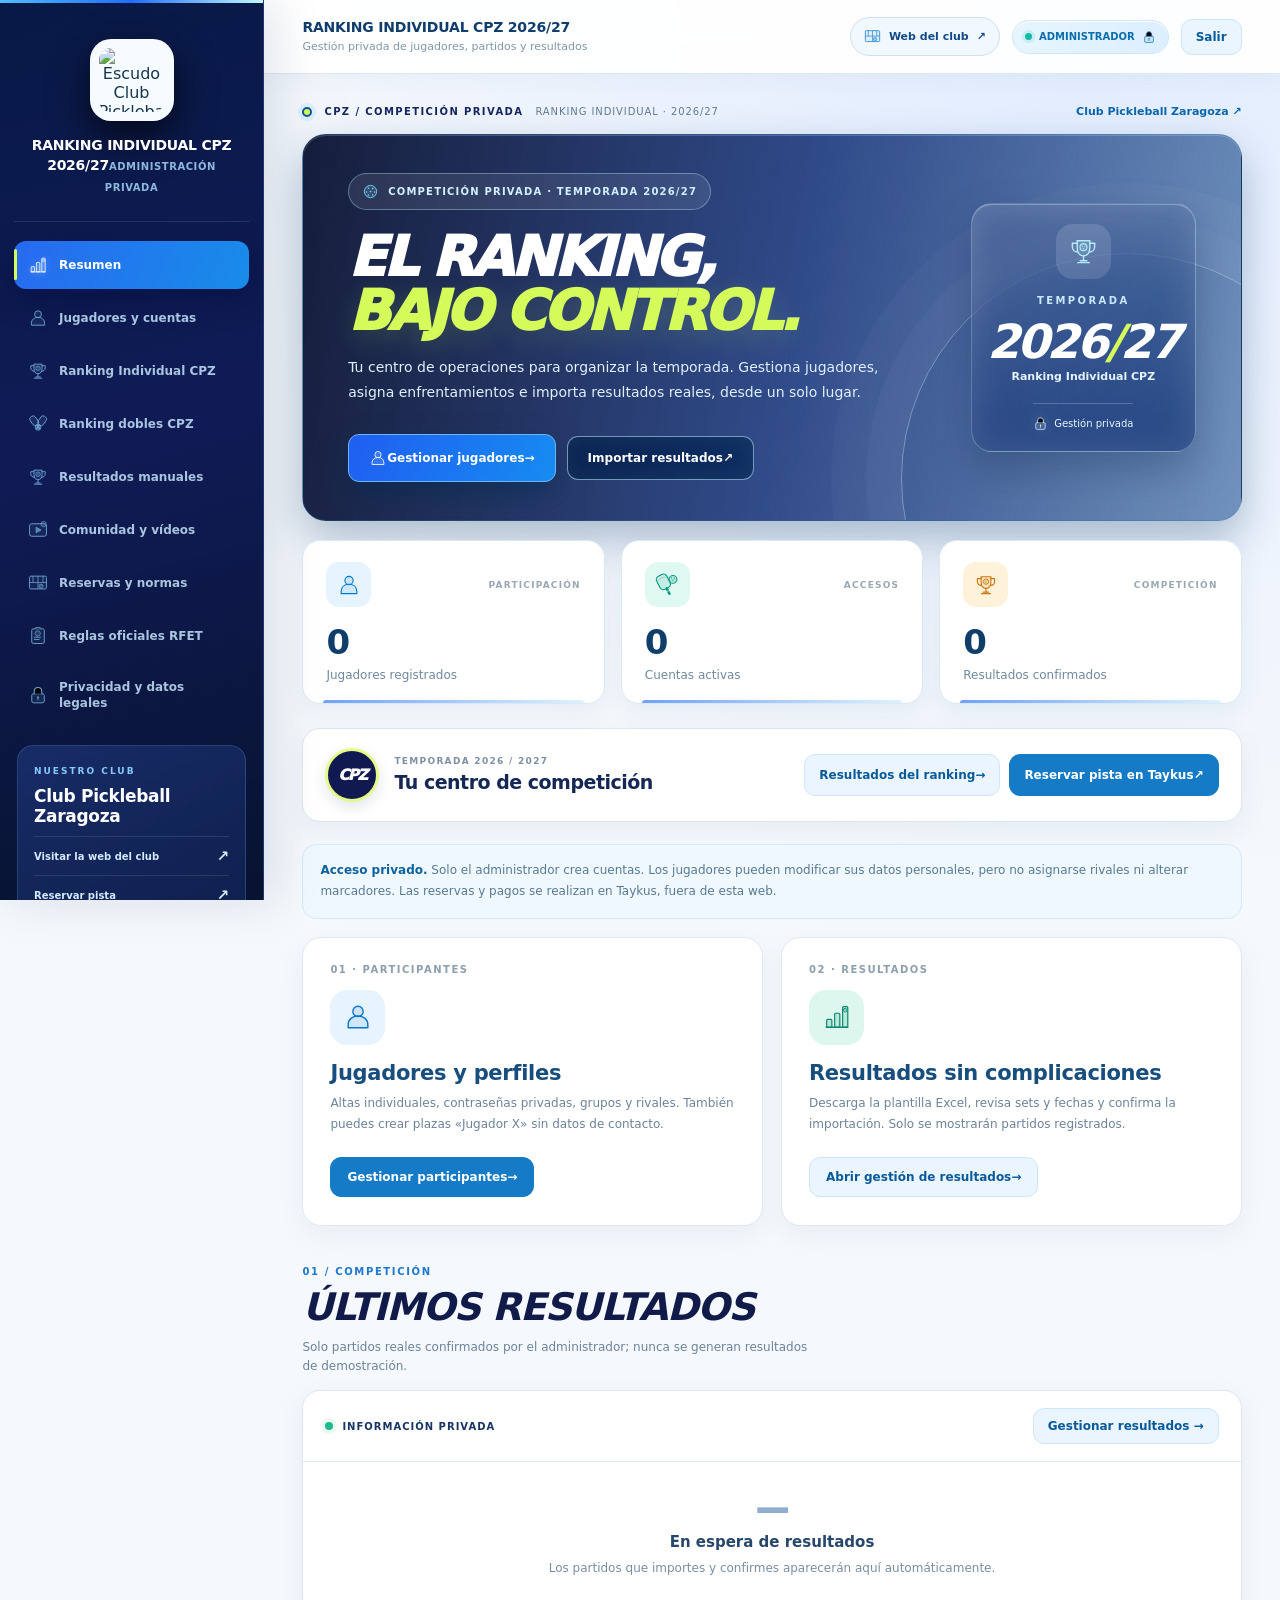
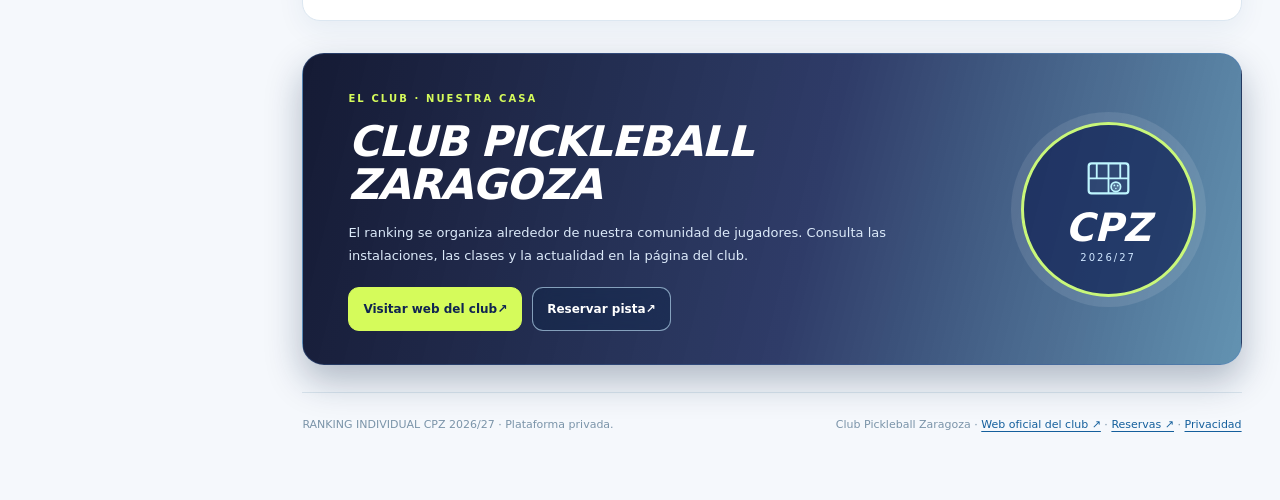
==== index.html @ aa642b39 "Renombrar sección de grupos como Ranking Individual CPZ" ====
<!doctype html>
<html lang="es"><head><meta charset="utf-8">
<meta name="viewport" content="width=device-width,initial-scale=1,viewport-fit=cover">
<meta name="robots" content="noindex,nofollow,noarchive">
<meta name="theme-color" content="#167bc6">
<title>RANKING INDIVIDUAL CPZ 2026/27 · Administración</title>
<link rel="stylesheet" href="/admin.css">
<script src="https://cdnjs.cloudflare.com/ajax/libs/xlsx/0.18.5/xlsx.full.min.js" integrity="sha512-r22gChDnGvBylk90+2e/ycr3RVrDi8DIOkIGNhJlKfuyQM4tIRAI062MaV8sfjQKYVGjOBaZBOA87z+IhZE9DA==" crossorigin="anonymous" defer referrerpolicy="no-referrer"></script>
<script src="/admin.js" defer></script>
<style>
.group-grid{display:grid;grid-template-columns:repeat(auto-fit,minmax(min(100%,310px),1fr));gap:18px;margin-top:20px}
.group-grid .group-card{border:1px solid rgba(34,133,194,.28);border-radius:20px;padding:22px;background:linear-gradient(145deg,rgba(14,69,118,.13),rgba(9,54,94,.04));box-shadow:0 12px 34px rgba(5,38,73,.07)}
.group-card h3{margin:0 0 14px;color:#0c5899;font-weight:850}.group-card .group-list{margin:0;padding-left:24px;line-height:1.9}
.group-card .group-fixtures{margin-top:12px;border-top:1px solid rgba(22,105,166,.16);padding-top:12px}
.group-card .group-fixtures summary{cursor:pointer;font-weight:700;color:#0c5899}.group-card .group-fixtures li{margin:7px 0}
.group-card .empty-slot{opacity:.62;font-style:italic}

/* Clasificación CPZ: tabla estilo acta con zonas deportivas visibles */
.cpz-standings-wrap{overflow-x:auto;border:1px solid #d5e7f5;border-radius:13px;background:#fff;-webkit-overflow-scrolling:touch}
.cpz-standings{width:100%;min-width:790px;border-collapse:collapse;font-size:13px;color:#233c52;font-variant-numeric:tabular-nums}
.cpz-standings th{background:#f0f5fa;color:#284963;text-align:center;padding:12px 9px;font-size:11px;white-space:nowrap;font-weight:800}
.cpz-standings th:nth-child(2),.cpz-standings td:nth-child(2){text-align:left;min-width:180px}
.cpz-standings td{text-align:center;border-top:1px solid #c7e9ff;padding:11px 9px;white-space:nowrap}
.cpz-standings tbody tr:nth-child(even){background:#f5f8fb}
.cpz-standings tr.cpz-rise{background:#e9f9ee!important;box-shadow:inset 5px 0 #159b54}
.cpz-standings tr.cpz-drop{background:#fff0f0!important;box-shadow:inset 5px 0 #dc3545}
.cpz-standings .cpz-pos{font-weight:900;font-size:15px}
.cpz-standings .cpz-movement{display:inline-flex;align-items:center;gap:4px;border-radius:7px;padding:5px 8px;font-size:10px;font-weight:900;white-space:nowrap}
.cpz-standings .cpz-movement.up{background:#d4f5df;color:#087638}
.cpz-standings .cpz-movement.down{background:#ffe0e0;color:#b52532}
.cpz-standings tr.cpz-self td:nth-child(2){font-weight:900;color:#075eac}
.cpz-group-heading{background:#6dd2f8;color:#08283d;padding:12px 15px;border-radius:12px;font-size:15px;font-weight:850;margin:0 0 12px}
.cpz-standings-note{font-size:12px;color:#55758f;margin-top:12px}

/* Selector de clasificación, tabla a todo el ancho disponible */
.cpz-group-filters{display:flex;align-items:end;flex-wrap:wrap;gap:14px;margin:20px 0}
.cpz-group-filters label{display:grid;gap:6px;font-size:13px;font-weight:800;color:#24445e}
.cpz-group-filters select{min-width:165px;border:1px solid #b9d5e9;border-radius:11px;padding:12px 15px;background:#fff;color:#173e60;font:inherit}
.cpz-group-filters p{flex:1;color:#5c758a;font-size:12px;margin:0}
.cpz-single-ranking{width:100%;max-width:none;display:block}
.cpz-single-ranking .group-card{width:100%;max-width:none}
.cpz-single-ranking .cpz-standings-wrap{overflow:visible}
.cpz-standings{min-width:0!important;width:100%!important;table-layout:auto;font-size:clamp(10px,.9vw,13px)!important}
.cpz-standings th{padding:10px 5px!important;white-space:normal!important;line-height:1.2}
.cpz-standings td{padding:10px 5px!important;white-space:normal!important}
.cpz-standings th:nth-child(2),.cpz-standings td:nth-child(2){min-width:0!important;width:24%;overflow-wrap:anywhere}
.cpz-standings .cpz-movement{white-space:normal;font-size:9px;padding:4px 5px}
@media(max-width:950px){.cpz-standings th{font-size:10px}.cpz-standings td{font-size:11px}.cpz-standings th:nth-child(2),.cpz-standings td:nth-child(2){width:23%}}
@media(max-width:580px){.cpz-group-filters{display:grid;grid-template-columns:1fr 1fr}.cpz-group-filters select{min-width:0;width:100%}.cpz-group-filters p{grid-column:1/-1}.cpz-standings{font-size:10px!important}.cpz-standings th{font-size:9px;padding:8px 2px!important}.cpz-standings td{padding:9px 2px!important;font-size:10px}.cpz-standings .cpz-movement{font-size:8px}.cpz-standings .cpz-pos{font-size:12px}}
.cpz-manual-sets{display:grid;gap:6px;max-width:520px;margin:17px 0}.cpz-manual-sets>div{display:grid;grid-template-columns:140px 1fr 1fr;gap:12px;align-items:center}.cpz-manual-sets strong{font-size:12px;color:#476b84}.cpz-manual-sets input{width:100%;border-radius:10px;border:1px solid #c9dfed;padding:10px;color:#163a54;background:white}.cpz-manual-sets span{font-size:13px}.cpz-manual-sets input:focus{outline:2px solid #42b4ee}@media(max-width:560px){.cpz-manual-sets>div{grid-template-columns:95px 1fr 1fr;gap:6px}}
/* Dobles: una clasificación por vez, con nombres de parejas a dos líneas */
#page-doubles .cpz-standings th:nth-child(2),#page-doubles .cpz-standings td:nth-child(2){min-width:180px;white-space:normal;text-align:left;line-height:1.4}
#page-doubles .cpz-double-pair{font-weight:800;color:#173e64}
#page-doubles .cpz-double-pair small{display:block;font-size:11px;color:#5d829b;font-weight:550}
#page-doubles .cpz-fixtures{margin-top:18px;padding:18px;background:#eef7fd;border:1px solid #cee5f5;border-radius:14px}
#page-doubles .cpz-fixtures h4{margin:0 0 12px;color:#103e67}
#page-doubles .cpz-fixture-list{display:grid;grid-template-columns:repeat(2,minmax(0,1fr));gap:9px}
#page-doubles .cpz-fixture{background:white;border:1px solid #d7e8f4;border-radius:11px;padding:11px 13px;font-size:12px;line-height:1.45;color:#274764}
#page-doubles .cpz-fixture strong{display:block;font-size:10px;color:#0878bd;margin-bottom:4px}
#page-doubles .cpz-doubles-caption{color:#546e85;font-size:12px}
@media(max-width:760px){#page-doubles .cpz-fixture-list{grid-template-columns:1fr}#page-doubles .cpz-standings{font-size:10px!important}}
</style></head><body>
<svg class="cpz-svg-defs" xmlns="http://www.w3.org/2000/svg" aria-hidden="true" focusable="false">
  <symbol id="cpz-paddle" viewBox="0 0 64 64">
    <g transform="rotate(-27 24 29)" stroke="currentColor" stroke-linejoin="round">
      <rect x="10" y="4" width="30" height="39" rx="10" fill="currentColor" fill-opacity=".12" stroke-width="3.2"/>
      <path d="M25 43v16" stroke-width="7" stroke-linecap="round"/>
      <path d="M20 51h10" stroke="white" stroke-opacity=".7" stroke-width="2" stroke-linecap="round"/>
      <path d="M15 15q10-6 20 0" fill="none" stroke-opacity=".35" stroke-width="2"/>
    </g>
    <circle cx="48" cy="17" r="10.5" stroke="currentColor" stroke-width="2.8" fill="currentColor" fill-opacity=".20"/>
    <g fill="currentColor"><circle cx="44" cy="13" r="1.7"/><circle cx="51.8" cy="13.5" r="1.7"/><circle cx="47.7" cy="19.2" r="1.7"/><circle cx="42" cy="21.2" r="1.3"/><circle cx="53.7" cy="21.8" r="1.3"/></g>
  </symbol>
  <symbol id="cpz-ball" viewBox="0 0 64 64">
    <circle cx="32" cy="32" r="23" stroke="currentColor" stroke-width="3.5" fill="currentColor" fill-opacity=".12"/>
    <g fill="currentColor"><circle cx="24" cy="20" r="3"/><circle cx="40" cy="21" r="3"/><circle cx="17" cy="34" r="2.9"/><circle cx="32" cy="32" r="3.2"/><circle cx="47" cy="34" r="2.9"/><circle cx="24" cy="45" r="3"/><circle cx="40" cy="45" r="3"/></g>
  </symbol>
  <symbol id="cpz-duel" viewBox="0 0 64 64">
    <g stroke="currentColor" stroke-linejoin="round" fill="currentColor" fill-opacity=".13">
      <g transform="rotate(-35 22 25)"><rect x="12" y="5" width="20" height="32" rx="8" stroke-width="2.8"/><path d="M22 37v15" fill="none" stroke-width="5" stroke-linecap="round"/></g>
      <g transform="rotate(35 43 25)"><rect x="33" y="5" width="20" height="32" rx="8" stroke-width="2.8"/><path d="M43 37v15" fill="none" stroke-width="5" stroke-linecap="round"/></g>
    </g>
    <circle cx="32" cy="43" r="9" stroke="currentColor" stroke-width="2.6" fill="currentColor" fill-opacity=".26"/>
    <g fill="currentColor"><circle cx="29" cy="40" r="1.3"/><circle cx="35" cy="40" r="1.3"/><circle cx="32" cy="46" r="1.5"/></g>
  </symbol>
  <symbol id="cpz-court" viewBox="0 0 64 64">
    <rect x="5" y="10" width="54" height="41" rx="4" fill="currentColor" fill-opacity=".08" stroke="currentColor" stroke-width="3"/>
    <path d="M5 30.5h54M32 10v41M16 10v20.5M48 10v20.5" stroke="currentColor" stroke-width="2.5"/>
    <circle cx="42" cy="42" r="6.5" stroke="currentColor" stroke-width="2.3" fill="currentColor" fill-opacity=".25"/>
    <g fill="currentColor"><circle cx="40" cy="40" r="1.2"/><circle cx="44.5" cy="40.5" r="1.2"/><circle cx="42" cy="44.3" r="1.1"/></g>
  </symbol>
  <symbol id="cpz-ranking" viewBox="0 0 64 64">
    <path d="M9 54h46" stroke="currentColor" stroke-width="3" stroke-linecap="round"/>
    <rect x="10" y="37" width="11" height="17" rx="2" stroke="currentColor" stroke-width="2.5" fill="currentColor" fill-opacity=".14"/>
    <rect x="27" y="24" width="11" height="30" rx="2" stroke="currentColor" stroke-width="2.5" fill="currentColor" fill-opacity=".14"/>
    <rect x="44" y="10" width="11" height="44" rx="2" stroke="currentColor" stroke-width="2.5" fill="currentColor" fill-opacity=".14"/>
    <circle cx="49.5" cy="17.5" r="4" stroke="currentColor" stroke-width="1.7" fill="currentColor" fill-opacity=".15"/><circle cx="48.5" cy="16.5" r=".8" fill="currentColor"/><circle cx="51" cy="18.3" r=".8" fill="currentColor"/>
  </symbol>
  <symbol id="cpz-trophy" viewBox="0 0 64 64">
    <path d="M19 10h26v14c0 11-5.6 17-13 17s-13-6-13-17V10Z" stroke="currentColor" stroke-width="3" fill="currentColor" fill-opacity=".13"/>
    <path d="M19 15H9v7c0 7 5 11 11 11M45 15h10v7c0 7-5 11-11 11M32 41v10M20 55h24M25 51h14" fill="none" stroke="currentColor" stroke-width="3" stroke-linecap="round" stroke-linejoin="round"/>
    <circle cx="32" cy="23" r="7.2" stroke="currentColor" stroke-width="2.2" fill="currentColor" fill-opacity=".18"/><g fill="currentColor"><circle cx="29.5" cy="21" r="1.1"/><circle cx="34.5" cy="21" r="1.1"/><circle cx="32" cy="26" r="1.1"/></g>
  </symbol>
  <symbol id="cpz-rules" viewBox="0 0 64 64">
    <rect x="12" y="9" width="40" height="47" rx="5" stroke="currentColor" stroke-width="3" fill="currentColor" fill-opacity=".07"/>
    <path d="M25 8V5h14v3M20 36h20M20 43h16" stroke="currentColor" stroke-width="2.8" stroke-linecap="round"/>
    <circle cx="31" cy="24" r="8.5" stroke="currentColor" stroke-width="2.4" fill="currentColor" fill-opacity=".13"/>
    <g fill="currentColor"><circle cx="28.3" cy="21.8" r="1.3"/><circle cx="34" cy="21.8" r="1.3"/><circle cx="31.2" cy="26.6" r="1.3"/></g>
  </symbol>
  <symbol id="cpz-play" viewBox="0 0 64 64">
    <rect x="5" y="12" width="54" height="40" rx="7" stroke="currentColor" stroke-width="3" fill="currentColor" fill-opacity=".09"/>
    <path d="M26 23v18l16-9-16-9Z" fill="currentColor" fill-opacity=".75" stroke="currentColor" stroke-width="2.2" stroke-linejoin="round"/>
    <circle cx="50" cy="13" r="8.5" stroke="currentColor" stroke-width="2.2" fill="currentColor" fill-opacity=".18"/>
    <g fill="currentColor"><circle cx="47" cy="11" r="1.2"/><circle cx="52.5" cy="11" r="1.2"/><circle cx="50" cy="16" r="1.1"/></g>
  </symbol>
  <symbol id="cpz-user" viewBox="0 0 64 64">
    <circle cx="32" cy="20" r="11" stroke="currentColor" stroke-width="3" fill="currentColor" fill-opacity=".12"/>
    <path d="M11 55v-6c0-12 9-19 21-19s21 7 21 19v6H11Z" stroke="currentColor" stroke-width="3" fill="currentColor" fill-opacity=".10" stroke-linejoin="round"/>
  </symbol>
  <symbol id="cpz-lock" viewBox="0 0 64 64">
    <rect x="12" y="28" width="40" height="29" rx="6" stroke="currentColor" stroke-width="3" fill="currentColor" fill-opacity=".11"/>
    <path d="M20 28v-8C20 4 44 4 44 20v8" stroke="currentColor" stroke-width="3.5" stroke-linecap="round"/>
    <circle cx="32" cy="39" r="3" fill="currentColor"/><path d="M32 42v6" stroke="currentColor" stroke-width="3" stroke-linecap="round"/>
  </symbol>
  <symbol id="cpz-settings" viewBox="0 0 64 64">
    <path d="M28 6h8l2 7 6 3 7-3 5 7-5 6v12l5 6-5 7-7-3-6 3-2 7h-8l-2-7-6-3-7 3-5-7 5-6V26l-5-6 5-7 7 3 6-3 2-7Z" stroke="currentColor" stroke-width="2.6" fill="currentColor" fill-opacity=".10" stroke-linejoin="round"/>
    <circle cx="32" cy="32" r="10" stroke="currentColor" stroke-width="3" fill="none"/>
  </symbol>
</svg>
<div class="layout">
<aside class="sidebar">
 <div class="brand"><img src="https://clubpickleballzaragoza.com/wp-content/uploads/2025/11/cropped-LOGO_CLUB_PICKLEBALL_ZARAGOZA_page-0001-removebg-preview.webp" alt="Escudo Club Pickleball Zaragoza"><div><strong>RANKING INDIVIDUAL CPZ 2026/27</strong><small>Administración privada</small></div></div>
 <nav aria-label="Menú de administración">
  <button class="nav active" data-view="home" type="button"><svg class="cpz-icon"><use href="#cpz-ranking"></use></svg>Resumen</button>
  <button class="nav" data-view="players" type="button"><svg class="cpz-icon"><use href="#cpz-user"></use></svg>Jugadores y cuentas</button>
  <button class="nav" data-view="groups" type="button"><svg class="cpz-icon"><use href="#cpz-trophy"></use></svg>Ranking Individual CPZ</button>
  <button class="nav" data-view="doubles" type="button"><svg class="cpz-icon"><use href="#cpz-duel"></use></svg>Ranking dobles CPZ</button>
  <button class="nav" data-view="results" type="button"><svg class="cpz-icon"><use href="#cpz-trophy"></use></svg>Resultados manuales</button>
  <button class="nav" data-view="videos" type="button"><svg class="cpz-icon"><use href="#cpz-play"></use></svg>Comunidad y vídeos</button>
  <button class="nav" data-view="booking" type="button"><svg class="cpz-icon"><use href="#cpz-court"></use></svg>Reservas y normas</button>
  <button class="nav" data-view="official-rules" type="button"><svg class="cpz-icon"><use href="#cpz-rules"></use></svg>Reglas oficiales RFET</button>
  <button class="nav" data-view="legal" type="button"><svg class="cpz-icon"><use href="#cpz-lock"></use></svg>Privacidad y datos legales</button>
 </nav>
 <div class="club-sidepanel">
  <span class="club-sidepanel-kicker">NUESTRO CLUB</span>
  <strong>Club Pickleball<br>Zaragoza</strong>
  <a href="https://clubpickleballzaragoza.com/" target="_blank" rel="noopener noreferrer">Visitar la web del club <span aria-hidden="true">↗</span></a>
  <a href="https://pickleballzaragoza.taykus.com/bookingtypes" target="_blank" rel="noopener noreferrer">Reservar pista <span aria-hidden="true">↗</span></a>
 </div>
 <div class="sidefoot">Herramienta privada del ranking.<br>Club Pickleball Zaragoza · 2026/27</div>
</aside>
<div class="workspace"><header class="top">
 <div><strong>RANKING INDIVIDUAL CPZ 2026/27</strong><small>Gestión privada de jugadores, partidos y resultados</small></div>
 <div class="top-actions"><a class="top-club-link" href="https://clubpickleballzaragoza.com/" target="_blank" rel="noopener noreferrer" aria-label="Abrir web del Club Pickleball Zaragoza"><svg class="cpz-icon" aria-hidden="true"><use href="#cpz-court"></use></svg> Web del club <span aria-hidden="true">↗</span></a><span class="pill"><svg class="cpz-icon" aria-hidden="true"><use href="#cpz-lock"></use></svg> ADMINISTRADOR</span><button type="button" class="button secondary" id="logout">Salir</button></div>
</header><main class="main">
<section class="view" id="page-home">
  <div class="tour-eyebrow"><span class="tour-eyebrow-pulse" aria-hidden="true"></span><strong>CPZ / COMPETICIÓN PRIVADA</strong><span>RANKING INDIVIDUAL · 2026/27</span><a href="https://clubpickleballzaragoza.com/" target="_blank" rel="noopener noreferrer">Club Pickleball Zaragoza ↗</a></div>
  <div class="hero hero--overview">
    <div class="hero-copy">
      <span class="hero-kicker"><svg class="cpz-icon" aria-hidden="true"><use href="#cpz-ball"></use></svg> COMPETICIÓN PRIVADA · TEMPORADA 2026/27</span>
      <h1>El ranking, <span class="hero-highlight">bajo control.</span></h1>
      <p>Tu centro de operaciones para organizar la temporada. Gestiona jugadores, asigna enfrentamientos e importa resultados reales, desde un solo lugar.</p>
      <div class="hero-actions">
        <button class="button hero-primary" type="button" data-target="players"><svg class="cpz-icon" aria-hidden="true"><use href="#cpz-user"></use></svg> Gestionar jugadores <span aria-hidden="true">→</span></button>
        <button class="button hero-outline" type="button" data-target="results">Importar resultados <span aria-hidden="true">↗</span></button>
      </div>
    </div>
    <div class="hero-season" aria-label="Temporada actual">
      <span class="hero-season-icon"><svg class="cpz-icon" aria-hidden="true"><use href="#cpz-trophy"></use></svg></span>
      <span class="hero-season-label">TEMPORADA</span>
      <strong>2026<span>/</span>27</strong>
      <small>Ranking Individual CPZ</small>
      <span class="hero-season-private"><svg class="cpz-icon" aria-hidden="true"><use href="#cpz-lock"></use></svg> Gestión privada</span>
    </div>
  </div>
  <div class="metrics metrics--home">
    <div class="metric"><div class="metric-top"><span class="metric-icon metric-icon--blue"><svg class="cpz-icon" aria-hidden="true"><use href="#cpz-user"></use></svg></span><span class="metric-trend">PARTICIPACIÓN</span></div><b id="playerCount">0</b><small>Jugadores registrados</small></div>
    <div class="metric"><div class="metric-top"><span class="metric-icon metric-icon--teal"><svg class="cpz-icon" aria-hidden="true"><use href="#cpz-paddle"></use></svg></span><span class="metric-trend">ACCESOS</span></div><b id="activeCount">0</b><small>Cuentas activas</small></div>
    <div class="metric"><div class="metric-top"><span class="metric-icon metric-icon--amber"><svg class="cpz-icon" aria-hidden="true"><use href="#cpz-trophy"></use></svg></span><span class="metric-trend">COMPETICIÓN</span></div><b id="resultCount">0</b><small>Resultados confirmados</small></div>
  </div>
  <div class="competition-strip" aria-label="Información de la temporada">
    <div class="competition-strip-title"><span class="strip-roundel">CPZ</span><div><span class="strip-eyebrow">TEMPORADA 2026 / 2027</span><strong>Tu centro de competición</strong></div></div>
    <div class="competition-strip-actions"><button type="button" class="button secondary" data-target="results">Resultados del ranking <span aria-hidden="true">→</span></button><a class="button" href="https://pickleballzaragoza.taykus.com/bookingtypes" target="_blank" rel="noopener noreferrer">Reservar pista en Taykus <span aria-hidden="true">↗</span></a></div>
  </div>
  <div class="notice"><strong>Acceso privado.</strong> Solo el administrador crea cuentas. Los jugadores pueden modificar sus datos personales, pero no asignarse rivales ni alterar marcadores. Las reservas y pagos se realizan en Taykus, fuera de esta web.</div>
  <div class="grid2">
    <article class="card feature-card"><span class="feature-number">01 · PARTICIPANTES</span><span class="feature-icon feature-icon--blue"><svg class="cpz-icon" aria-hidden="true"><use href="#cpz-user"></use></svg></span><h3>Jugadores y perfiles</h3><p>Altas individuales, contraseñas privadas, grupos y rivales. También puedes crear plazas «Jugador X» sin datos de contacto.</p><button class="button" type="button" data-target="players">Gestionar participantes <span aria-hidden="true">→</span></button></article>
    <article class="card feature-card"><span class="feature-number">02 · RESULTADOS</span><span class="feature-icon feature-icon--teal"><svg class="cpz-icon" aria-hidden="true"><use href="#cpz-ranking"></use></svg></span><h3>Resultados sin complicaciones</h3><p>Descarga la plantilla Excel, revisa sets y fechas y confirma la importación. Solo se mostrarán partidos registrados.</p><button class="button secondary" type="button" data-target="results">Abrir gestión de resultados <span aria-hidden="true">→</span></button></article>
  </div>
  <div class="tour-section-label"><span>01 / COMPETICIÓN</span><h2>Últimos resultados</h2><p>Solo partidos reales confirmados por el administrador; nunca se generan resultados de demostración.</p></div>
  <div class="tour-result-panel">
    <div class="tour-result-panel-head"><span class="tour-status"><span aria-hidden="true"></span> INFORMACIÓN PRIVADA</span><button class="button secondary" data-target="results" type="button">Gestionar resultados →</button></div>
    <div id="adminRecentResults" class="tour-recent-list"><div class="tour-empty"><strong>En espera de resultados</strong><span>Los partidos que importes y confirmes aparecerán aquí automáticamente.</span></div></div>
  </div>
  <div class="club-spotlight">
    <div class="club-spotlight-copy"><span class="club-spotlight-eyebrow">EL CLUB · NUESTRA CASA</span><h2>Club Pickleball Zaragoza</h2><p>El ranking se organiza alrededor de nuestra comunidad de jugadores. Consulta las instalaciones, las clases y la actualidad en la página del club.</p>
      <div class="club-spotlight-actions"><a class="button club-spotlight-primary" href="https://clubpickleballzaragoza.com/" target="_blank" rel="noopener noreferrer">Visitar web del club <span aria-hidden="true">↗</span></a><a class="button club-spotlight-outline" href="https://pickleballzaragoza.taykus.com/bookingtypes" target="_blank" rel="noopener noreferrer">Reservar pista <span aria-hidden="true">↗</span></a></div>
    </div>
    <div class="club-spotlight-emblem" aria-hidden="true"><svg class="cpz-icon"><use href="#cpz-court"></use></svg><strong>CPZ</strong><span>2026/27</span></div>
  </div>
</section>
<section class="view" id="page-players" hidden>
  <div class="hero"><small>ALTAS Y ACCESOS PRIVADOS</small><h1>Jugadores y cuentas</h1><p>Todas las altas se realizan a mano desde administración. Cada jugador tiene un usuario y puede actualizar su correo, nombre preferido, WhatsApp y contraseña.</p></div>
  <div class="metrics">
    <div class="metric"><b id="pairedCount">0</b><small>Jugadores con rival asignado</small></div>
    <div class="metric"><b>Solo admin</b><small>Alta de jugadores y rival</small></div>
    <div class="metric"><b>Privado</b><small>Contacto y datos personales</small></div>
  </div>
  <div class="grid2">
   <article class="card"><h3>Crear jugador</h3>
     <form id="playerForm" class="form">
       <label>Nombre y apellidos<input name="playerName" maxlength="100" minlength="2" required autocomplete="off" placeholder="Nombre real del participante"></label>
       <label>Usuario<input name="username" maxlength="32" minlength="3" pattern="[a-z0-9][a-z0-9._-]{2,31}" required autocomplete="off" autocapitalize="off" placeholder="nombre.apellido"></label>
       <label>Correo electrónico<input type="email" name="email" maxlength="160" autocomplete="off" placeholder="correo@ejemplo.com"></label>
       <label>WhatsApp (opcional)<input name="whatsappPhone" type="tel" maxlength="45" inputmode="tel" placeholder="+34 600 000 000"></label>
       <label class="checkbox"><input name="shareWithOpponent" type="checkbox"> Declaro disponer de autorización concreta del jugador para compartir su número solo con su rival; se registrará mi declaración.</label>
       <p class="status">Antes de dar de alta un participante, facilítale el <a href="/legal" target="_blank" rel="noopener noreferrer">aviso de privacidad</a>. La información no sustituye al consentimiento independiente para mostrar WhatsApp o imágenes.</p>
       <label class="checkbox"><input name="privacyInformed" type="checkbox"> He entregado al jugador la información de privacidad disponible. Esta declaración queda registrada y no equivale al consentimiento para compartir datos.</label>
       <label>Grupo (opcional)<input name="groupLabel" maxlength="35" placeholder="Ej. A1; dejar vacío si aún no está confirmado"></label>
       <label>Contraseña provisional
         <span class="inline-input"><input type="text" name="password" minlength="12" maxlength="128" required autocomplete="off" spellcheck="false"><button type="button" class="button secondary" id="generatePass">Generar</button></span>
       </label>
       <p>Al crear la cuenta recibirás las credenciales para entregárselas solo a ese jugador. Su número se mantiene privado salvo autorización expresa.</p>
       <button class="button" type="submit">Crear perfil y cuenta</button>
       <p id="playerStatus" class="status" role="status"></p>
     </form>
     <div id="issuedBox" class="issued" hidden><strong id="issuedName"></strong><p>Guarda y entrega estas credenciales por privado. La contraseña no podrá recuperarse en texto plano después.</p><code id="issuedUser"></code><code id="issuedPass"></code><p><strong>Para iniciar sesión:</strong> selecciona «Soy jugador», escribe el nombre de usuario y después la contraseña provisional. No utilices la entrada de administrador.</p><div class="actions"><a class="button secondary" href="/?role=player" target="_blank" rel="noopener noreferrer">Probar acceso de jugador ↗</a><button id="copyIssued" class="button secondary" type="button">Copiar credenciales</button><button id="hideIssued" class="button ghost" type="button">Ocultar</button></div></div>
   </article>
   <article class="card"><div class="between"><h3>Perfiles registrados</h3><button class="button secondary" type="button" id="refreshPlayers">Actualizar</button></div>
     <p>Si una persona no quiere facilitar datos, puedes crear una plaza «Jugador X» sin nombre real, correo, teléfono ni acceso personal. Para usuarios con cuenta, el nombre permanece oculto a otros jugadores hasta que autoricen su visualización.</p>
     <button class="button secondary" type="button" id="createPlaceholder">Añadir plaza Jugador X sin datos</button>
     <p id="placeholderStatus" class="status" role="status"></p>
     <input class="search" id="playerSearch" type="search" autocomplete="off" placeholder="Buscar nombre, correo o usuario…">
     <div class="list" id="playerCards"><div class="empty">Cargando jugadores…</div></div>
   </article>
  </div>
</section>
<section class="view" id="page-groups" hidden>
  <div class="hero"><small>RANKING INDIVIDUAL · NOVIEMBRE 2026</small><h1>Ranking Individual CPZ</h1><p>Diez grupos · Cuatro jugadores por grupo · Tres partidos por jugador. Los números iniciales no indican clasificación.</p></div>
  <div class="notice"><strong>Gestión privada.</strong> Este panel muestra los jugadores y rivales que ya estén registrados en D1. No crea cuentas ni modifica resultados. Los enfrentamientos se calculan dentro de cada grupo; verifica las altas antes de asignarlos.</div>
  <div class="metrics"><div class="metric"><b>10</b><small>Grupos A1–A5 · B1–B5</small></div><div class="metric"><b id="groupPlayerCount">0</b><small>Jugadores dados de alta en esos grupos</small></div><div class="metric"><b id="groupMatchCount">0</b><small>Enfrentamientos calculados</small></div></div>
  <div class="actions"><button type="button" class="button secondary" id="refreshGroups">Actualizar grupos</button></div>
  <h2 style="margin-top:28px">Centro de operaciones · Noviembre</h2><div id="operationsDashboard" class="metrics" aria-live="polite"></div><p id="operationsWarning" class="notice"></p><div class="cpz-group-filters" aria-label="Seleccionar clasificación"><label for="rankCategory">Categoría<select id="rankCategory"><option value="A">Categoría A</option><option value="B">Categoría B</option></select></label><label for="rankGroup">Grupo<select id="rankGroup"><option value="1">Grupo 1</option><option value="2">Grupo 2</option><option value="3">Grupo 3</option><option value="4">Grupo 4</option><option value="5">Grupo 5</option></select></label><p id="rankSelectionHint" aria-live="polite"></p></div><div id="groupCards" class="cpz-single-ranking" aria-live="polite"></div><h2 style="margin-top:30px">Histórico de la temporada</h2><p>Resumen de actividad por mes basado únicamente en resultados registrados. No se inventan posiciones anteriores.</p><div id="seasonHistory" aria-live="polite"></div>
  <div class="notice"><strong>Reglas:</strong> todos contra todos una vez (6 partidos por grupo). El primero asciende y el último desciende al grupo contiguo cuando exista. Fecha límite: 30 de noviembre de 2026. El movimiento entre categorías requiere confirmar el reglamento.</div>
</section>
<section class="view" id="page-doubles" hidden>
 <div class="hero"><small>RANKING DOBLES CPZ · NOVIEMBRE 2026</small><h1>Grupos de dobles</h1><p>8 grupos · 30 parejas · 42 partidos previstos. Selecciona categoría y grupo para consultar las parejas y los cruces de noviembre.</p></div>
 <div class="notice"><strong>Listado inicial, no clasificación:</strong> los números 1, 2, 3 y 4 solamente organizan los enfrentamientos. Todavía no hay resultados de dobles introducidos. Los datos del ranking individual no se mezclan con dobles.</div>
 <div class="metrics"><div class="metric"><b>8</b><small>Grupos · A1–A2, B1–B4, C1–C2</small></div><div class="metric"><b>30</b><small>Parejas inscritas</small></div><div class="metric"><b>42</b><small>Partidos previstos en noviembre</small></div></div>
 <div class="cpz-group-filters" aria-label="Seleccionar grupo de dobles">
  <label for="doublesCategory">Categoría<select id="doublesCategory"><option value="A">Categoría A</option><option value="B">Categoría B</option><option value="C">Categoría C</option></select></label>
  <label for="doublesGroup">Grupo<select id="doublesGroup"><option value="1">Grupo 1</option><option value="2">Grupo 2</option></select></label>
  <p id="doublesSelectionHint" aria-live="polite">Mostrando grupo A1</p>
 </div>
 <div id="doublesCards" class="cpz-single-ranking" aria-live="polite"></div>
 <div class="notice" style="margin-top:18px"><strong>Normas de noviembre:</strong> los grupos con 4 parejas disputan 3 partidos por pareja; C1 y C2, con 3 parejas, disputan 2 partidos por pareja. La primera pareja asciende al grupo inmediatamente superior y la última desciende al inferior, salvo en los extremos A1 y C2. Fecha límite: <strong>30 de noviembre de 2026</strong>. Los colores señalan plazas de movimiento, no ascensos o descensos ya obtenidos.</div>
 <p class="cpz-standings-note">Dato a confirmar con la organización: en B1 figura «Ramón Ruiz de Conejo / Ramón Ruiz de Conejo». Se ha conservado exactamente como en el listado entregado.</p>
</section>
<section class="view" id="page-results" hidden><div class="hero"><small>RESULTADOS · ADMINISTRACIÓN</small><h1>Gestión manual de resultados</h1><p>Selecciona un grupo, elige el partido e introduce los puntos de cada set. Puedes corregir o eliminar cualquier resultado.</p></div>
<div class="card" style="margin:18px 0;padding:22px"><h2 id="manualFormTitle">Nuevo resultado</h2>
<form class="form" id="manualResultForm">
 <div class="grid2"><label>Grupo<select id="manualGroup" required><option value="">Elegir grupo</option><option value="A1">Grupo A1</option><option value="A2">Grupo A2</option><option value="A3">Grupo A3</option><option value="A4">Grupo A4</option><option value="A5">Grupo A5</option><option value="B1">Grupo B1</option><option value="B2">Grupo B2</option><option value="B3">Grupo B3</option><option value="B4">Grupo B4</option><option value="B5">Grupo B5</option></select></label><label>Partido<select id="manualFixture" required><option value="">Selecciona antes un grupo</option></select></label></div>
 <div class="grid2"><label>Fecha del partido<input id="manualDate" type="date" required></label><label>Jornada<input id="manualRound" value="Noviembre 2026" maxlength="60" required></label></div>
 <p id="manualPlayersHint" class="status">Selecciona un grupo para ver sus partidos.</p>
 <div class="cpz-manual-sets"><div><strong>Set</strong><strong>Jugador 1</strong><strong>Jugador 2</strong></div><div><span>1</span><input id="manualSet1a" inputmode="numeric" type="number" min="0" max="99" placeholder="—" required><input id="manualSet1b" inputmode="numeric" type="number" min="0" max="99" placeholder="—" required></div><div><span>2</span><input id="manualSet2a" inputmode="numeric" type="number" min="0" max="99" placeholder="—" required><input id="manualSet2b" inputmode="numeric" type="number" min="0" max="99" placeholder="—" required></div><div><span>3 (opcional)</span><input id="manualSet3a" inputmode="numeric" type="number" min="0" max="99" placeholder="—" ><input id="manualSet3b" inputmode="numeric" type="number" min="0" max="99" placeholder="—" ></div></div>
 <div class="actions"><button type="submit" class="button" id="manualSave">Guardar resultado</button><button type="button" class="button secondary" id="manualReset">Nuevo / cancelar edición</button></div><p class="status" id="manualStatus" role="status" aria-live="polite"></p>
</form></div>
<div class="section-title"><div><h2>Resultados guardados</h2><p id="resultLabel">0 partidos guardados</p></div><button class="button secondary" type="button" id="refreshResults">Actualizar</button></div>
<div class="table-wrap" id="resultTable"><div class="empty">Cargando resultados…</div></div><div hidden id="legacyExcelControls"><div class="notice warn"><strong>Importante:</strong> primero deben existir las cuentas de los participantes. El Excel no creará jugadores, no inventará partidos y no calculará clasificaciones hasta confirmar el reglamento oficial.</div>
 <div class="grid2">
  <article class="card"><h3>1. Preparar e importar</h3>
   <div class="actions"><button type="button" class="button secondary" id="downloadTemplate">Descargar plantilla Excel</button></div>
   <ol class="steps"><li>Fecha, jornada y jugadores por partido.</li><li>Dos o tres sets (al mejor de tres y diferencia mínima de dos).</li><li>Los nombres deben coincidir con los perfiles creados.</li><li>Revisa la vista previa y confirma el guardado.</li></ol>
   <form class="form" id="importForm">
    <label>Selecciona el Excel<input class="file" type="file" id="excelInput" accept=".xlsx,.xls,.csv,application/vnd.openxmlformats-officedocument.spreadsheetml.sheet,text/csv" required></label>
    <label class="checkbox"><input type="checkbox" id="replaceExisting"> Actualizar los partidos que ya existan (misma fecha, jornada y rivales).</label>
    <button class="button secondary" type="submit">Revisar archivo</button>
   </form>
   <p id="importStatus" class="status" role="status"></p>
  </article>
  <article class="card"><h3>2. Confirmar resultados</h3>
   <div class="empty" id="importSummary">Selecciona un archivo para comprobar los datos antes de guardarlos.</div>
   <div class="actions" style="margin-top:13px"><button class="button" type="button" id="importCommit" disabled>Guardar resultados revisados</button><button class="button ghost" type="button" id="clearPreview">Limpiar</button></div>
  </article>
 </div>
 <div id="previewArea" hidden><div class="section-title"><h2>Vista previa</h2></div><div class="table-wrap" id="importTable"></div></div>
 </div></section>
<section class="view" id="page-videos" hidden>
  <div class="hero"><small>COMUNIDAD DE PICKLEBALL</small><h1>Canales y vídeos</h1><p>Publica enlaces a canales o partidos de YouTube con autorización. No alojamos archivos de vídeo.</p></div>
  <div class="grid2">
   <article class="card"><h3>Publicar canal</h3><form id="channelForm" class="form">
    <label>Nombre del jugador o club<input name="playerName" maxlength="90" required></label>
    <label>Nombre del canal<input name="channelName" maxlength="100" required></label>
    <label>URL del canal<input name="channelUrl" type="url" maxlength="400" required placeholder="https://www.youtube.com/@canal"></label>
    <label class="checkbox"><input type="checkbox" name="consentConfirmed" required> Confirmo que hay autorización para compartir el canal.</label>
    <button class="button" type="submit">Guardar canal</button>
   </form></article>
   <article class="card"><h3>Publicar vídeo</h3><form id="videoForm" class="form">
    <label>Título del vídeo<input name="title" minlength="3" maxlength="150" required></label>
    <label>URL de YouTube<input name="url" type="url" maxlength="400" required></label>
    <label>Jugador 1 (opcional)<input name="playerOne" maxlength="90"></label>
    <label>Jugador 2 (opcional)<input name="playerTwo" maxlength="90"></label>
    <label>Descripción (opcional)<input name="description" maxlength="400"></label>
    <label class="checkbox"><input type="checkbox" name="consentConfirmed" required> Confirmo que hay autorización para compartir este vídeo.</label>
    <button class="button" type="submit">Guardar vídeo</button>
   </form></article>
  </div>
  <p id="videoStatus" class="status" role="status"></p>
  <div class="section-title"><h2>Vídeos y canales guardados</h2><button type="button" class="button secondary" id="refreshVideos">Actualizar</button></div>
  <div class="video-grid" id="videoList"><div class="empty">Cargando vídeos…</div></div>
</section>
<section class="view" id="page-booking" hidden>
  <div class="hero"><small>INSTALACIONES CPZ</small><h1>Reserva y pago de pista</h1><p>El club gestiona las reservas y los pagos por Taykus. Esta plataforma no procesa tarjetas ni hace cobros.</p></div>
  <div class="grid2">
   <div class="card"><h3>Reservar en Taykus</h3><p>El jugador selecciona la pista y la disponibilidad, y efectúa el pago desde el sistema del club según sus condiciones.</p><a class="button" href="https://pickleballzaragoza.taykus.com/bookingtypes" target="_blank" rel="noopener noreferrer">Ir a las reservas y pagos ↗</a></div>
   <div class="card"><h3>Resultados de competición</h3><p>Cuando haya resultados, podrás cargarlos desde el Excel del club y consultarlos en «Resultados manuales».</p><button type="button" class="button secondary" data-target="results">Ver resultados</button></div>
  </div>
</section>
<section class="view" id="page-official-rules" hidden><div class="hero"><small>DOCUMENTACIÓN DE COMPETICIÓN · RFET</small><h1>Reglas oficiales de pickleball</h1><p>Referencia de las reglas RFET 2025 para administración, arbitraje y organización.</p></div><div class="notice"><strong>Atención:</strong> las reglas de juego RFET no sustituyen las bases internas del RANKING INDIVIDUAL CPZ. El sistema de ascensos, desempates y puntos del ranking debe aprobarlo la organización.</div><div class="grid"><article class="card" style="padding:18px"><h3>Pista y zona de no volea</h3><p>La pista mide 6,10 × 13,41 m. La zona de no volea se extiende 2,13 m desde la red, a cada lado. Una volea no puede efectuarse pisando esa zona (caps. 2 y 9).</p></article><article class="card" style="padding:18px"><h3>Saque y regla del doble bote</h3><p>El saque se dirige en diagonal. Existen saque de volea y saque con bote. El saque y la devolución deben botar antes de poder volear (caps. 4 y 7).</p></article><article class="card" style="padding:18px"><h3>Puntuación y formatos</h3><p>Como regla general, el juego se gana a 11 puntos, con dos de diferencia. El documento también contempla formatos a 15 o 21 puntos y partidos al mejor de tres (caps. 1 y 12).</p></article><article class="card" style="padding:18px"><h3>Líneas y juego limpio</h3><p>Las líneas forman parte de la pista, salvo las líneas de la zona de no volea durante el saque. Ante una duda de línea, el jugador debe beneficiar al adversario (cap. 6).</p></article><article class="card" style="padding:18px"><h3>Tiempos muertos y competición</h3><p>El reglamento contempla tiempos muertos, pausas entre juegos, gestión de incidencias y responsabilidades arbitrales (caps. 10 y 13).</p></article><article class="card" style="padding:18px"><h3>Round robin y desempates</h3><p>En grupos todos contra todos, el documento establece victorias y criterios específicos de desempate: enfrentamiento directo y diferenciales de puntos (cap. 12).</p></article></div><div class="card" style="margin-top:20px;padding:22px"><h2>Documentación original</h2><p>Edición recibida de la organización: RFET 2025 (39 páginas). La RFET también dispone de una versión posterior de 2026.</p><a href="https://www.rfet.es/descargar/file-pickleball/1_Adjunto/reglas-oficiales-de-pickleball-2025.pdf" class="button" target="_blank" rel="noopener noreferrer">Abrir PDF RFET 2025 ↗</a> <a href="https://www.rfet.es/descargar/file-pickleball/18_Adjunto/reglas-oficiales-de-pickleball-2026.pdf" class="button secondary" target="_blank" rel="noopener noreferrer">Versión RFET 2026 ↗</a></div></section>
<section class="view" id="page-legal" hidden>
  <div class="hero"><small>PROTECCIÓN DE DATOS · CONFIGURACIÓN DEL ORGANIZADOR</small><h1>Privacidad y datos legales</h1><p>Completa la información del verdadero responsable de la competición antes de afirmar que el aviso de privacidad es definitivo. Publicar estos datos requiere la autorización del organizador.</p></div>
  <div class="notice warn" id="legalConfigNotice"><strong>Por verificar:</strong> la identidad del responsable, el correo para derechos, el domicilio, la base jurídica y los criterios de conservación. Esta plataforma no es necesariamente propiedad de quien organiza la competición.</div>
  <div class="grid2">
   <article class="card"><h3>Datos que debe confirmar el organizador</h3>
    <form id="legalForm" class="form">
      <label>Identidad legal del responsable de los datos<input name="responsibleName" minlength="4" maxlength="180" required placeholder="Denominación o nombre legal, autorizado por el organizador"></label>
      <label>Correo específico para privacidad y derechos<input name="contactEmail" type="email" maxlength="160" required placeholder="contacto autorizado"></label>
      <label>Dirección postal del responsable<input name="postalAddress" minlength="4" maxlength="320" required placeholder="Domicilio de la entidad responsable"></label>
      <label>Base jurídica del tratamiento ordinario<textarea name="legalBasis" minlength="4" maxlength="600" required placeholder="Ej. ejecución de la relación de participación; fundamento concreto confirmado por el responsable"></textarea></label>
      <label>Conservación y supresión de datos<textarea name="retentionNote" minlength="4" maxlength="550" required placeholder="Periodo de conservación aprobado y criterios de eliminación"></textarea></label>
      <label class="checkbox"><input name="confirmAuthorized" type="checkbox" required> Confirmo que el organizador responsable me ha autorizado a publicar esta información y ha revisado la base jurídica y los plazos indicados.</label>
      <button class="button" type="submit" id="legalSave">Publicar información legal validada</button>
      <p class="status" id="legalAdminStatus" role="status"></p>
    </form>
   </article>
   <article class="card"><h3>Antes de publicar</h3>
    <p>El aviso básico y las condiciones ya son consultables antes de iniciar sesión, pero se indican como provisionales mientras falte identificar al responsable.</p>
    <p>No utilices tu nombre ni el de otra persona o entidad como responsable sin su autorización. El administrador técnico y quien organiza la liga pueden tener obligaciones diferentes.</p>
    <p>El responsable debe revisar también qué contrato de tratamiento se ha formalizado con el proveedor técnico y qué garantías ofrece Cloudflare para el almacenamiento de los datos.</p>
    <div class="actions"><a href="/legal" target="_blank" rel="noopener noreferrer" class="button secondary">Abrir aviso de privacidad ↗</a></div>
    <p id="legalRevision" class="status">Estado: pendiente de confirmar.</p>
    <h3>Registro de permisos y comunicaciones</h3>
    <p>Se registran los cambios de los permisos voluntarios indicando si los hizo el jugador o si el administrador declaró disponer de su autorización. El registro no sustituye la prueba externa de los permisos obtenidos por el administrador.</p>
    <button type="button" class="button secondary" id="reloadConsentAudit">Actualizar registro</button>
    <div class="list" id="consentAudit"><div class="empty">Sin datos consultados.</div></div>
   </article>
  </div>
</section>
<footer class="footer"><span>RANKING INDIVIDUAL CPZ 2026/27 · Plataforma privada.</span><span>Club Pickleball Zaragoza · <a href="https://clubpickleballzaragoza.com/" target="_blank" rel="noopener noreferrer">Web oficial del club ↗</a> · <a href="https://pickleballzaragoza.taykus.com/bookingtypes" target="_blank" rel="noopener noreferrer">Reservas ↗</a> · <a href="/legal" target="_blank" rel="noopener noreferrer">Privacidad</a></span></footer>
</main></div></div>
<dialog id="editDialog"><div class="dialog-body"><h3>Editar perfil</h3><form id="editForm" class="form">
 <input name="id" type="hidden"><label>Nombre oficial<input name="playerName" maxlength="100" required></label>
 <label>Correo electrónico<input name="email" maxlength="160" type="email"></label>
 <label>WhatsApp<input name="whatsappPhone" maxlength="45" type="tel"></label>
 <label class="checkbox"><input name="shareWithOpponent" type="checkbox"> Confirmo que el jugador ha autorizado compartir WhatsApp con su rival. Guardaremos el cambio de permiso.</label>
 <label>Grupo<input name="groupLabel" maxlength="35"></label>
 <div class="actions"><button type="submit" class="button">Guardar perfil</button><button class="button ghost" type="button" data-close="editDialog">Cancelar</button></div>
 <p class="status" id="editStatus"></p></form>
 <div class="social-admin-separator"></div>
 <h3>Foto e Instagram</h3>
 <form class="form" id="socialAdminForm">
   <input type="hidden" name="id">
   <div class="social-preview-wrap">
     <div id="adminAvatarFallback" class="social-photo-fallback">CP</div>
     <img id="adminAvatarPreview" class="social-photo-preview" alt="Foto del jugador" hidden>
     <span class="social-preview-help">Foto cuadrada. Se reduce automáticamente para que ocupe poco espacio.</span>
   </div>
   <label>Seleccionar foto del jugador<input id="adminSocialFile" type="file" accept="image/jpeg,image/png,image/webp"></label>
   <label>Instagram (@usuario o enlace)<input name="instagram" type="text" placeholder="@usuario" maxlength="150" autocomplete="off" autocapitalize="none" spellcheck="false"></label>
   <label class="checkbox"><input name="shareSocial" type="checkbox"> Confirmo que el jugador ha autorizado mostrar su foto e Instagram solo a su rival. Guardaremos el cambio de permiso.</label>
   <div class="actions"><button id="saveSocialAdmin" class="button" type="submit">Guardar foto e Instagram</button><button id="adminRemovePhoto" class="button warning" type="button">Quitar foto</button></div>
   <p id="socialAdminStatus" class="status" role="status"></p>
 </form>
 </div></dialog>
<dialog id="pairDialog"><div class="dialog-body"><h3 id="pairTitle">Asignar rival</h3>
 <form id="pairForm" class="form"><input name="id" type="hidden">
 <label>Rival asignado<select name="opponentId"><option value="">Sin rival</option></select></label>
 <p>La relación se actualiza en ambos perfiles. Si el rival ya tenía otro cruce, ese cruce se libera. Para escribir por WhatsApp, el rival debe autorizar compartirlo.</p>
 <div class="actions"><button type="submit" class="button">Guardar rival</button><button type="button" class="button ghost" data-close="pairDialog">Cancelar</button></div>
 <p class="status" id="pairStatus"></p></form></div></dialog>
</body></html>
---- admin.css ----
:root{font-family:Inter,-apple-system,BlinkMacSystemFont,"Segoe UI",system-ui,Arial,sans-serif;color:#263f58;background:#f4f9ff;--blue:#187fcf;--dark:#0c5595;--line:#d9e8f4;--muted:#6b8399;--light:#eaf5ff}
*{box-sizing:border-box}body{margin:0}button,input,select,textarea{font:inherit}button{cursor:pointer}a{color:#116aaa}[hidden]{display:none!important}
button:focus-visible,input:focus-visible,select:focus-visible,textarea:focus-visible,a:focus-visible{outline:3px solid #5bacf0;outline-offset:2px}
.cpz-svg-defs{width:0;height:0;overflow:hidden;position:absolute}.cpz-icon{display:inline-block;height:20px;width:20px;vertical-align:middle;flex-shrink:0}
.layout{display:flex;min-height:100vh}.sidebar{background:#fff;width:245px;flex-shrink:0;border-right:1px solid var(--line);padding:23px 13px;display:flex;flex-direction:column}
.brand{display:flex;flex-direction:column;align-items:center;text-align:center;gap:11px;padding:8px 6px 21px;border-bottom:1px solid #e8eff7;margin-bottom:15px}
.brand img{width:92px;height:84px;object-fit:contain;background:#f3f9ff;border-radius:14px;padding:5px}
.brand strong{font-size:14px;line-height:1.4;color:#105995}.brand small{font-size:11px;color:var(--muted)}
.nav{display:flex;gap:11px;align-items:center;width:100%;text-align:left;border:0;border-radius:10px;padding:13px 12px;background:none;font-size:13px;font-weight:740;color:#4f6c87;margin-bottom:5px}
.nav .cpz-icon{color:#4183bf}.nav.active,.nav:hover{color:#0e65a8;background:#e9f4ff}.nav.active{box-shadow:inset 3px 0 #187fcb}
.sidefoot{margin-top:auto;padding:16px 10px;font-size:11px;color:#8a9cac;line-height:1.7}
.workspace{flex:1;min-width:0}.top{display:flex;align-items:center;justify-content:space-between;gap:17px;background:#fff;border-bottom:1px solid var(--line);padding:17px clamp(18px,3vw,38px)}
.top strong{display:block;color:#185a93;font-size:14px}.top small{color:#7a90a3;font-size:11px}.top-actions{display:flex;gap:10px;align-items:center}
.pill{font-size:10px;font-weight:850;border-radius:30px;padding:9px 12px;background:#e7f3ff;color:#116cb0;white-space:nowrap}
.main{padding:27px clamp(18px,3vw,39px) 48px;max-width:1380px;margin:auto}.view[hidden]{display:none}
.hero{background:linear-gradient(112deg,#093b76ed,#145fa2d0),url("https://clubpickleballzaragoza.com/wp-content/uploads/2025/11/POCO-SOBRE-NOSOTROS-1024x576.jpg") center 45%/cover no-repeat;color:#fff;border-radius:20px;padding:32px;min-height:168px}
.hero small{display:block;font-size:11px;color:#cae9ff;letter-spacing:1.2px;font-weight:850}
.hero h1{margin:9px 0;font-size:clamp(26px,3vw,38px);line-height:1.15;letter-spacing:-.95px}.hero p{margin:0;max-width:720px;color:#e0f0fc;font-size:13px;line-height:1.75}
.metrics{display:grid;grid-template-columns:repeat(3,minmax(0,1fr));gap:13px;margin:17px 0}.metric{background:#fff;border:1px solid var(--line);padding:19px;border-radius:15px}
.metric b{display:block;color:#126db5;font-size:27px}.metric small{color:var(--muted);font-size:12px}
.section-title{margin:24px 0 14px;display:flex;align-items:end;justify-content:space-between;gap:13px;flex-wrap:wrap}
.section-title h2{margin:0;color:#204f7c;font-size:21px}.section-title p{margin:5px 0;color:#748b9f;font-size:12px;line-height:1.6}
.grid2{display:grid;grid-template-columns:repeat(2,minmax(0,1fr));gap:16px;margin:18px 0}
.card{background:white;border:1px solid var(--line);border-radius:15px;padding:22px;min-width:0;box-shadow:0 6px 21px #0c51800a}
.card h3{font-size:17px;color:#194f7f;margin:0 0 14px}.card p{font-size:12px;color:var(--muted);line-height:1.75}
.form{display:grid;gap:12px}.form label{display:flex;flex-direction:column;gap:7px;font-size:12px;color:#3a5b78;font-weight:750}
.form input:not([type="checkbox"]),.form select,.form textarea,.search{background:white;border:1px solid #c9dce9;border-radius:9px;padding:11px 12px;font-size:13px;color:#25465d;min-width:0;width:100%}
.form textarea{min-height:75px}.form .checkbox{display:flex;flex-direction:row;align-items:start;gap:10px;font-size:11px;color:#66819a;font-weight:600;line-height:1.55}
.checkbox input{width:17px;height:17px;flex-shrink:0;margin:0}.inline-input{display:flex;gap:9px;align-items:stretch}.inline-input input{flex:1}
.button{display:inline-flex;align-items:center;justify-content:center;border-radius:10px;background:#167bc6;border:1px solid #167bc6;color:white;font-size:12px;font-weight:760;padding:10px 14px;text-decoration:none;cursor:pointer;text-align:center}
.button:hover{background:#095e9c}.button.secondary{background:#eaf5ff;color:#1467a8;border-color:#c8dfef}.button.secondary:hover{background:#d9eeff}.button.ghost{background:white;color:#4e6d85;border-color:#d4e3ee}.button.warning{background:#fff2f0;color:#a84639;border-color:#eed8d4}
.button:disabled{opacity:.52;cursor:default}.actions{display:flex;gap:8px;align-items:center;flex-wrap:wrap}.status{min-height:18px;font-size:12px;color:#216ea6;line-height:1.7}
.notice{font-size:12px;line-height:1.8;border:1px solid #d0e6f8;padding:15px 17px;border-radius:12px;background:#ecf6ff;color:#587994;margin:17px 0}.notice strong{color:#0d619f}
.notice.warn{background:#fff8e9;border-color:#f0dfbd;color:#866d34}
.empty{padding:27px 17px;background:#f6fbff;border:1px dashed #bfd9ee;border-radius:12px;text-align:center;color:#6b869a;font-size:12px;line-height:1.7}
.list{display:grid;gap:10px;max-height:750px;overflow:auto;margin-top:12px}
.player-card{border:1px solid #dbe8f2;padding:15px;border-radius:12px;background:#fff}
.player-card strong{color:#204f7b;font-size:14px}.player-card .small{color:#748c9e;font-size:11px;line-height:1.5;margin:7px 0}
.player-card .actions{margin-top:12px}.player-card .button{padding:8px 10px;font-size:11px}
.between{display:flex;align-items:center;justify-content:space-between;gap:10px}
.tag{border-radius:30px;background:#e2f4e9;color:#21784a;font-size:10px;font-weight:800;padding:6px 9px}.tag.off{background:#fff0ed;color:#a84e42}
.issued{padding:16px;background:#edf7ff;border:1px solid #b4d4ec;border-radius:13px;margin-top:16px}
.issued strong{color:#1a5686}.issued p{font-size:12px;line-height:1.65;margin:0 0 10px}
.issued code{display:block;background:#fff;border:1px solid #d0e4f4;padding:9px 12px;color:#204c73;border-radius:8px;margin:8px 0;overflow-wrap:anywhere;font-size:12px}
dialog{border:1px solid #bcd8eb;border-radius:17px;padding:0;max-width:min(490px,95vw);width:100%;box-shadow:0 20px 80px #05284c55;color:#284d6b}
dialog::backdrop{background:#09274799}.dialog-body{padding:24px}.dialog-body h3{font-size:19px;color:#14568e;margin:0 0 18px}
.table-wrap{overflow-x:auto;border:1px solid #d7e6f1;border-radius:12px;background:white}
table{width:100%;min-width:710px;border-collapse:collapse;text-align:left}th{font-size:11px;color:#376b95;background:#edf7ff;padding:11px 10px;white-space:nowrap}td{border-top:1px solid #e8eff5;padding:10px;font-size:12px;color:#55718b}
tr:hover td{background:#fbfdff}.good{color:#168156;font-weight:750}.bad{color:#b64d3a;font-weight:750}
.file{border:1px dashed #c0d8eb;border-radius:10px;background:#f8fbff;padding:12px;width:100%}.steps{padding-left:21px;color:#648097;font-size:12px;line-height:1.85}
.video-grid{display:grid;grid-template-columns:repeat(2,minmax(0,1fr));gap:12px}.video-item{border:1px solid var(--line);border-radius:12px;padding:16px;background:#fff;display:flex;align-items:center;gap:10px;flex-wrap:wrap}
.video-item strong{min-width:100%;font-size:13px;color:#21537f;overflow-wrap:anywhere}.video-item a{font-size:12px}
.footer{margin-top:27px;font-size:11px;line-height:1.7;color:#8a9eae}
@media(max-width:1000px){.sidebar{width:205px}.grid2{grid-template-columns:1fr}.list{max-height:none}}
@media(max-width:760px){.layout{display:block}.sidebar{width:100%;padding:10px 13px;border-right:0;border-bottom:1px solid var(--line)}.brand{flex-direction:row;justify-content:flex-start;text-align:left;border:0;padding:4px;margin:0}.brand img{width:44px;height:42px}.brand strong{font-size:11px}.brand small,.sidefoot{display:none}.sidebar nav{display:flex;overflow-x:auto;padding:6px 0}.nav{flex:0 0 auto;width:auto;font-size:11px;margin:0;padding:10px}.nav svg{width:17px;height:17px}.top{padding:12px 17px}.top strong{font-size:12px}.main{padding:18px}.hero{padding:24px}.metrics{gap:8px}.metric{padding:13px}.metric b{font-size:22px}.metric small{font-size:10px}}
@media(max-width:450px){.pill{font-size:9px;padding:7px}.top small{font-size:9px}.button{font-size:11px;padding:9px 10px}.video-grid{grid-template-columns:1fr}}

/* Fotos e Instagram privados, visibles únicamente en sesiones autorizadas */
.social-admin-separator{height:1px;background:#dbe9f4;margin:24px 0}
.social-preview-wrap{display:flex;align-items:center;gap:15px;flex-wrap:wrap}
.social-photo-preview,.social-photo-fallback,.player-card-photo{width:76px;height:76px;border-radius:20px;object-fit:cover;flex-shrink:0;border:2px solid #d4e7f6;background:#e6f4ff}
.social-photo-fallback{display:grid;place-items:center;color:#1a71b6;font-size:23px;font-weight:850}
.social-preview-help{font-size:11px;color:#728da4;line-height:1.65;flex:1;min-width:155px}
.social-player-head{display:flex;align-items:center;gap:12px}
.player-card-photo,.player-card-no-photo{width:46px;height:46px;border-radius:13px}
.player-card-no-photo{display:grid;place-items:center;background:#e9f4ff;color:#1772b8;font-weight:850;flex-shrink:0}
.player-card-photo{object-fit:cover}
.social-admin-link{display:inline-block;margin-top:7px;font-size:12px;font-weight:750;text-decoration:none;color:#176bb0}
.social-admin-link:hover{text-decoration:underline}


/* CPZ 2026/27 · Rediseño visual de la plataforma real (no altera datos) */
:root{
  color-scheme:light;
  --blue:#087ed5;--dark:#0e548b;--line:#dae7f2;--muted:#6d8399;--light:#ebf6ff;
  --navy:#082a50;--ink:#183650;--canvas:#f3f7fc;--cyan:#31c1ff;
}
html{scroll-behavior:smooth}
body{
  color:var(--ink);
  background:radial-gradient(ellipse 65% 30% at 97% -3%,#dfefff 0%,transparent 80%),var(--canvas);
  -webkit-font-smoothing:antialiased;
}
.layout{min-height:100dvh;align-items:stretch}
.sidebar{
  position:sticky;top:0;height:100dvh;overflow-y:auto;
  width:264px;padding:24px 14px 20px;
  background:linear-gradient(178deg,#092e55 0%,#081e39 76%,#06182f 100%);
  border-right:1px solid #174c78;
  box-shadow:12px 0 45px #113b6220;
  z-index:8;
}
.sidebar:before{
  content:"";position:absolute;top:0;left:0;right:0;height:3px;
  background:linear-gradient(90deg,#0b96ef,#58d7ff,transparent);
}
.brand{padding:15px 10px 26px;gap:14px;margin-bottom:19px;border-bottom:1px solid #ffffff1d}
.brand img{
  width:84px;height:82px;padding:9px;border-radius:21px;
  background:#f5fbff;box-shadow:0 12px 30px #00152f66;
}
.brand strong{color:#fff;font-size:14px;font-weight:850;letter-spacing:-.25px;line-height:1.45}
.brand small{color:#8eb9dc;font-size:10px;letter-spacing:.55px;text-transform:uppercase;font-weight:720}
.sidebar nav{display:grid;gap:5px}
.nav{
  position:relative;color:#a9c5df;padding:14px 14px;border-radius:12px;
  font-size:12px;font-weight:720;line-height:1.35;margin-bottom:0;
  transition:background .17s,color .17s,transform .17s;
}
.nav .cpz-icon{color:#6da3cf;width:20px;height:20px}
.nav:hover{color:#fff;background:#ffffff12;transform:translateX(2px)}
.nav:hover .cpz-icon{color:#5bc9ff}
.nav.active{
  color:#fff;background:linear-gradient(98deg,#0c78c7,#0e93df);
  box-shadow:0 7px 18px #001c3d5c,inset 0 1px #ffffff25;
}
.nav.active .cpz-icon{color:#fff}
.nav.active:before{content:"";position:absolute;left:0;top:18%;height:64%;width:3px;border-radius:4px;background:#8ee7ff}
.sidefoot{color:#749bbf;border-top:1px solid #ffffff17;padding:20px 12px 5px;font-size:10px}
.workspace{background:transparent;min-height:100dvh}
.top{
  position:sticky;top:0;z-index:6;
  padding:17px clamp(23px,3vw,43px);
  background:#ffffffee;backdrop-filter:blur(20px);-webkit-backdrop-filter:blur(20px);
  border-bottom:1px solid #dbe7f1;
  box-shadow:0 4px 24px #1b45640b;
}
.top strong{color:#103d6c;font-size:14px;letter-spacing:-.2px}
.top small{font-size:11px;color:#8196a8}
.top-actions{gap:12px}
.pill{
  display:inline-flex;gap:7px;align-items:center;
  font-size:10px;background:linear-gradient(95deg,#e6f5ff,#dcefff);
  border:1px solid #cee8f9;color:#0b6ead;
  box-shadow:inset 0 1px #fff;
}
.pill .cpz-icon{width:14px;height:14px}
.main{max-width:1480px;padding:29px clamp(21px,3vw,44px) 65px}
.hero{
  position:relative;isolation:isolate;overflow:hidden;
  min-height:208px;border-radius:24px;
  background:
    linear-gradient(100deg,#06284de9 2%,#0a467ece 50%,#07518f80 100%),
    url("https://clubpickleballzaragoza.com/wp-content/uploads/2025/11/POCO-SOBRE-NOSOTROS-1024x576.jpg") center 45%/cover no-repeat;
  box-shadow:0 18px 42px #0b3a6750,inset 0 1px #ffffff30;
  border:1px solid #3984bb45;
  padding:38px clamp(25px,3.5vw,47px);
}
.hero:after{
  content:"";position:absolute;right:-12%;bottom:-48%;width:48%;aspect-ratio:1;border-radius:50%;
  border:1px solid #c0e8ff36;box-shadow:0 0 0 35px #ffffff07,0 0 0 70px #ffffff06;
  pointer-events:none;z-index:-1;
}
.hero small{color:#95dcff;font-size:11px;letter-spacing:1.45px}
.hero h1{font-size:clamp(28px,3.5vw,44px);letter-spacing:-1.5px;font-weight:850;line-height:1.07;margin:13px 0}
.hero p{color:#e0f0ff;font-size:13px;max-width:680px;line-height:1.83}
.hero--overview{min-height:340px;display:flex;align-items:center;justify-content:space-between;gap:34px}
.hero-copy{position:relative;z-index:2;max-width:710px}
.hero--overview h1{font-size:clamp(38px,4.3vw,66px);line-height:1.015;letter-spacing:-2.6px;margin:21px 0 16px;max-width:660px}
.hero-highlight{display:block;color:#68d2ff;text-shadow:0 3px 25px #0d7cc56b}
.hero--overview p{font-size:14px;max-width:550px}
.hero-kicker{display:inline-flex;align-items:center;gap:9px;padding:9px 13px;border-radius:100px;border:1px solid #8cceff61;background:#ffffff1a;color:#d2efff;font-size:10px;letter-spacing:1.2px;font-weight:850}
.hero-kicker .cpz-icon{width:17px;height:17px;color:#77d8ff}
.hero-actions{display:flex;align-items:center;flex-wrap:wrap;gap:11px;margin-top:28px}
.button.hero-primary{background:linear-gradient(115deg,#1599f5,#0374d5);border-color:#62c9ff87;color:white;padding:14px 20px;box-shadow:0 12px 28px #00294f80}
.button.hero-primary:hover{background:linear-gradient(115deg,#0f88d9,#055cae)}
.button.hero-outline{background:#06294b73;border:1px solid #9ccdebaf;color:#fff;padding:14px 20px;backdrop-filter:blur(10px)}
.button.hero-outline:hover{background:#ffffff24}
.hero-actions .cpz-icon{width:18px;height:18px}
.hero-season{
  position:relative;display:flex;flex-direction:column;align-items:center;text-align:center;flex-shrink:0;
  width:225px;min-height:249px;padding:20px 17px;border:1px solid #e3f5ff57;border-radius:21px;
  background:linear-gradient(158deg,#ffffff31,#ffffff13);backdrop-filter:blur(18px);-webkit-backdrop-filter:blur(18px);
  box-shadow:inset 0 1px #ffffff41,0 18px 40px #001b3b44;color:#fff;
}
.hero-season-icon{display:grid;place-items:center;width:55px;height:55px;border-radius:17px;background:#ffffff21;color:#b3ecff;margin-bottom:16px}
.hero-season-icon .cpz-icon{width:31px;height:31px}
.hero-season-label{font-size:10px;letter-spacing:2.4px;font-weight:900;color:#c8e8ff}
.hero-season strong{font-size:47px;line-height:1.2;letter-spacing:-2px;margin:8px 0 0}
.hero-season strong span{color:#66d7ff}
.hero-season small{color:#e4f3ff;font-size:11px;letter-spacing:0;margin-bottom:10px}
.hero-season-private{display:inline-flex;align-items:center;gap:6px;font-size:10px;color:#e1f4ff;border-top:1px solid #ffffff36;padding-top:12px;margin-top:auto}
.hero-season-private .cpz-icon{width:15px;height:15px}
.metrics{gap:16px;margin:19px 0 24px}
.metric{
  position:relative;isolation:isolate;overflow:hidden;
  padding:21px 23px 20px;border:1px solid #dce9f3;border-radius:18px;
  background:#fff;box-shadow:0 8px 25px #164a7110;
  transition:transform .18s,box-shadow .18s;
}
.metric:hover{transform:translateY(-3px);box-shadow:0 16px 30px #164a711b}
.metric:after{content:"";position:absolute;bottom:0;left:20px;right:20px;height:3px;border-radius:4px 4px 0 0;background:linear-gradient(90deg,#1896e9,#64d3ff);opacity:.65}
.metric-top{display:flex;justify-content:space-between;align-items:center;gap:10px;margin-bottom:14px}
.metric-icon{display:grid;place-items:center;border-radius:13px;width:45px;height:45px}
.metric-icon .cpz-icon{width:24px;height:24px}
.metric-icon--blue{background:#e6f4ff;color:#067bce}.metric-icon--teal{background:#e0f8f2;color:#0d9c81}.metric-icon--amber{background:#fff2db;color:#c87810}
.metric-trend{font-size:9px;letter-spacing:1.2px;font-weight:850;color:#99a8b5}
.metric b{font-size:34px;font-weight:880;line-height:1.25;color:#103e6a;letter-spacing:-1.6px}
.metric small{font-size:12px;color:#70899e}
.grid2{gap:18px}
.card{
  padding:24px;border-radius:19px;border:1px solid #dce8f3;
  background:#fff;box-shadow:0 9px 28px #0f44720d;
}
.card h3{font-size:18px;letter-spacing:-.3px;color:#184e7e}
.card p{font-size:12px;line-height:1.8}
.feature-card{position:relative;padding:26px 27px 28px;min-height:258px;display:flex;flex-direction:column;align-items:flex-start}
.feature-number{font-size:10px;letter-spacing:1.5px;color:#8c9fac;font-weight:900;margin-bottom:15px}
.feature-icon{width:55px;height:55px;border-radius:17px;display:grid;place-items:center;margin-bottom:16px}
.feature-icon .cpz-icon{width:30px;height:30px}
.feature-icon--blue{color:#0b77cb;background:#e7f3fe}.feature-icon--teal{color:#08876e;background:#ddf7ee}
.feature-card h3{font-size:21px;margin:0 0 8px}
.feature-card p{margin:0 0 21px;font-size:12px;max-width:460px}
.feature-card .button{margin-top:auto;padding:12px 16px}
.section-title h2{font-size:23px;letter-spacing:-.7px}
.button{border-radius:11px;font-weight:770;transition:transform .16s,background .16s,box-shadow .16s}
.button:not(:disabled):hover{transform:translateY(-1px);box-shadow:0 6px 15px #0c65a420}
.button:active{transform:translateY(0)}
.button.secondary{background:#eaf5ff;color:#085a9b;border-color:#cde6f8}
.button.ghost{color:#345b7a}
.notice{border-radius:14px;background:#f0f8ff;border-color:#d3e9fa}
.form input:not([type="checkbox"]),.form select,.form textarea,.search{border-radius:11px;min-height:45px;border-color:#d1e0ed}
.form input:focus,.form textarea:focus,.form select:focus,.search:focus{border-color:#53aaf1;box-shadow:0 0 0 3px #e0f1ff;outline:none}
.player-card{border-radius:15px;border-color:#e1eaf4;padding:18px;box-shadow:0 4px 15px #0f437809}
.player-card:hover{border-color:#b9d9f2;background:#fcfeff}
.player-card-no-photo{border-radius:15px}
.issued{background:linear-gradient(125deg,#e9f5ff,#f7fbff);border-radius:16px}
.tag{font-weight:850}
.table-wrap{border-radius:15px}
th{background:#e9f4ff;color:#1a598e}
td{line-height:1.55}
dialog{border-radius:21px;max-height:90dvh;overflow-y:auto}
.dialog-body{padding:27px}
.footer{border-top:1px solid #dae5ee;padding-top:23px;color:#7b94a9}
@media(max-width:1180px){
  .hero--overview h1{font-size:clamp(35px,4.3vw,52px)}
  .hero-season{width:190px;min-height:227px}
  .hero-season strong{font-size:42px}
  .sidebar{width:230px}
}
@media(max-width:850px){
  .hero--overview{min-height:310px;padding:32px;gap:16px}
  .hero-season{width:150px;min-height:204px;padding:15px}
  .hero-season-icon{width:42px;height:42px;margin-bottom:10px}
  .hero-season strong{font-size:34px}
  .hero--overview h1{letter-spacing:-1.7px}
}
@media(max-width:760px){
  .layout{display:block}
  .sidebar{position:relative;top:auto;height:auto;width:100%;overflow:visible;padding:12px 14px 0;box-shadow:0 8px 24px #0a264947}
  .sidebar:before{display:none}
  .brand{flex-direction:row;text-align:left;justify-content:flex-start;padding:4px 3px 11px;margin-bottom:6px;border:0;gap:11px}
  .brand img{width:49px;height:49px;padding:6px;border-radius:13px}
  .brand strong{font-size:12px}
  .sidebar nav{display:flex;gap:7px;overflow-x:auto;padding:5px 0 13px;scrollbar-width:thin;scrollbar-color:#4985b6 transparent}
  .nav{min-height:40px;flex-shrink:0;width:auto;padding:9px 13px;white-space:nowrap;font-size:11px}
  .nav:hover{transform:none}
  .nav.active:before{display:none}
  .nav .cpz-icon{width:17px;height:17px}
  .sidefoot{display:none}
  .top{position:relative;top:auto;padding:12px 19px}
  .top strong{font-size:12px}
  .main{padding:18px 16px 42px}
  .hero{border-radius:19px;padding:26px}
  .hero--overview{min-height:auto}
  .hero-season{display:none}
  .hero--overview h1{font-size:clamp(33px,7vw,49px)}
  .hero--overview p{font-size:13px}
  .hero-actions{gap:9px;margin-top:23px}
  .metrics{gap:10px}
  .metric{padding:15px}
  .metric-top{margin-bottom:11px}
  .metric-icon{width:37px;height:37px;border-radius:11px}
  .metric-icon .cpz-icon{width:21px;height:21px}
  .metric-trend{font-size:8px}
  .metric b{font-size:27px}
}
@media(max-width:520px){
  .hero--overview{padding:25px 22px}
  .hero--overview h1{font-size:36px;letter-spacing:-1.6px}
  .hero-actions{align-items:stretch;flex-direction:column}
  .hero-actions .button{width:100%;justify-content:center}
  .metrics--home{grid-template-columns:repeat(2,minmax(0,1fr))}
  .metrics--home .metric:last-child{grid-column:span 2}
  .metric small{font-size:11px}
  .metric-trend{font-size:8px}
  .card{padding:19px}
  .feature-card{min-height:0}
  .feature-card h3{font-size:19px}
  .pill{padding:7px 9px;font-size:9px}
  .pill .cpz-icon{display:none}
}
@media(prefers-reduced-motion:reduce){
  .nav,.button,.metric{transition:none!important}
}


/* CPZ Motion 2026/27 — detalles deportivos, microinteracciones y profundidad */
/* Todo movimiento es decorativo: el contenido, los controles y los números reales
   permanecen accesibles cuando se desactivan las animaciones. */
@keyframes cpz-appear{
  from{opacity:0;transform:translate3d(0,14px,0)}
  to{opacity:1;transform:translateZ(0)}
}
@keyframes cpz-light-sweep{
  0%,20%{transform:translateX(-115%) skewX(-18deg);opacity:0}
  35%{opacity:.32}
  60%,100%{transform:translateX(220%) skewX(-18deg);opacity:0}
}
@keyframes cpz-hover-float{
  0%,100%{transform:translateY(0)}
  50%{transform:translateY(-7px)}
}
@keyframes cpz-ball-breathe{
  0%,100%{transform:scale(1) rotate(-8deg);filter:drop-shadow(0 2px 6px #07528b20)}
  50%{transform:scale(1.09) rotate(8deg);filter:drop-shadow(0 5px 11px #07528b37)}
}
@keyframes cpz-status-pulse{
  0%,100%{box-shadow:0 0 0 0 #0badd133}
  50%{box-shadow:0 0 0 7px #0badd100}
}
@keyframes cpz-ripple-out{
  from{transform:translate(-50%,-50%) scale(0);opacity:.38}
  to{transform:translate(-50%,-50%) scale(1);opacity:0}
}
@keyframes cpz-border-flow{
  from{background-position:0 50%}
  to{background-position:200% 50%}
}
@keyframes cpz-toast-arrive{
  from{opacity:0;transform:translateY(14px) scale(.97)}
  to{opacity:1;transform:translateY(0) scale(1)}
}
html{scroll-padding-top:90px}
::selection{background:#9fdcff;color:#092e52}
.sidebar .brand img{transition:transform .32s cubic-bezier(.2,.8,.2,1),box-shadow .32s}
.sidebar .brand:hover img{transform:rotate(-4deg) scale(1.045);box-shadow:0 15px 31px #000a}
.nav .cpz-icon{transition:transform .22s ease,color .2s ease}
.nav:hover .cpz-icon{transform:scale(1.15) rotate(-6deg)}
.nav.active .cpz-icon{filter:drop-shadow(0 1px 3px #ffffff40)}
.top{transition:box-shadow .25s}
.pill{position:relative;isolation:isolate}
.pill:before{
  content:"";position:relative;width:7px;height:7px;border-radius:50%;
  background:#15bba4;box-shadow:0 0 0 3px #15bba423;
  animation:cpz-status-pulse 3.5s ease-in-out infinite;
}
.pill .cpz-icon{order:1}
.hero{transition:box-shadow .3s ease}
.hero:before{
  content:"";position:absolute;z-index:0;inset:-10%;
  background:linear-gradient(107deg,transparent 15%,#c7f2ff00 32%,#a3e5ff26 50%,#c7f2ff00 64%,transparent 80%);
  pointer-events:none;transform:translateX(-115%) skewX(-18deg);
  animation:cpz-light-sweep 11s ease-in-out 1.2s infinite;
}
.hero > *{position:relative;z-index:1}
.hero:after{z-index:0}
.hero-kicker .cpz-icon{animation:cpz-ball-breathe 5s ease-in-out infinite}
.hero-season{animation:cpz-hover-float 7s ease-in-out infinite}
.hero-season-icon{transition:transform .35s ease,background .35s}
.hero-season:hover .hero-season-icon{transform:rotate(-9deg) scale(1.1);background:#ffffff31}
.hero-season-private{color:#e6f7ff}
.hero-season-private .cpz-icon{filter:drop-shadow(0 0 6px #94e4ff60)}
.hero-actions .button{position:relative;overflow:hidden}
.hero-actions .button > span:last-child{transition:transform .22s}
.hero-actions .button:hover > span:last-child{transform:translateX(5px)}
.metrics--home .metric{isolation:isolate}
.metric,.card,.player-card{
  --fx-x:50%;--fx-y:50%;
  position:relative;isolation:isolate;
}
.metric:before,.card:before,.player-card:before{
  content:"";position:absolute;inset:0;border-radius:inherit;z-index:0;
  background:radial-gradient(230px circle at var(--fx-x) var(--fx-y),#69c5ff1a,transparent 72%);
  pointer-events:none;opacity:0;transition:opacity .26s;
}
.metric > *,.card > *,.player-card > *{position:relative;z-index:1}
.metric-icon{transition:transform .3s cubic-bezier(.22,1,.36,1),box-shadow .3s}
.metric:hover .metric-icon{transform:rotate(-8deg) scale(1.1);box-shadow:0 6px 17px #0e7ab525}
.metric:hover:before,.card:hover:before,.player-card:hover:before{opacity:1}
.feature-card{transition:transform .24s ease,box-shadow .24s ease,border-color .24s}
.feature-card:hover{transform:translateY(-5px);border-color:#afd7ef;box-shadow:0 18px 35px #144a7421}
.feature-icon{transition:transform .34s cubic-bezier(.25,1,.35,1),box-shadow .3s}
.feature-card:hover .feature-icon{transform:rotate(-7deg) scale(1.09);box-shadow:0 10px 20px #087cd21c}
.player-card{transition:border-color .25s,box-shadow .25s,transform .25s}
.player-card:hover{transform:translateY(-2px);box-shadow:0 10px 25px #10497716}
.button,.nav{touch-action:manipulation}
.button{position:relative;overflow:hidden;isolation:isolate}
.button:not(:disabled):active{transform:translateY(1px) scale(.985)}
.fx-ripple{
  position:absolute!important;z-index:2!important;display:block!important;pointer-events:none!important;
  left:var(--ripple-x);top:var(--ripple-y);width:360px;height:360px;border-radius:50%;
  transform-origin:center;background:radial-gradient(circle,#ffffffad 0%,#ffffff4a 30%,#ffffff00 70%);
  animation:cpz-ripple-out .58s ease-out forwards;
}
.button.secondary .fx-ripple,.button.ghost .fx-ripple{
  background:radial-gradient(circle,#0b87c953 0%,#0b87c924 36%,transparent 73%);
}
.view:not([hidden]) .hero,.view:not([hidden]) > .section-title{animation:cpz-appear .45s ease-out both}
.view:not([hidden]) > .metrics .metric,.view:not([hidden]) > .grid2 > .card{
  animation:cpz-appear .53s ease-out both;
}
.view:not([hidden]) > .metrics .metric:nth-child(2),.view:not([hidden]) > .grid2 > .card:nth-child(2){animation-delay:.07s}
.view:not([hidden]) > .metrics .metric:nth-child(3){animation-delay:.14s}
.view:not([hidden]) > .metrics .metric:nth-child(4){animation-delay:.21s}
dialog[open]{animation:cpz-appear .22s cubic-bezier(.2,.8,.2,1) both}
dialog[open]::backdrop{animation:cpz-fade-backdrop .22s ease-out}
@keyframes cpz-fade-backdrop{from{opacity:0}to{opacity:1}}
input[type="checkbox"]{accent-color:#0b82cd}
button:focus-visible,a:focus-visible,input:focus-visible,textarea:focus-visible,select:focus-visible{
  outline:3px solid #55b9f8;outline-offset:3px;
}
@media(max-width:760px){
  html{scroll-padding-top:10px}
  .nav:hover .cpz-icon,.nav:hover{transform:none}
  .hero-season{animation:none}
  .metric:hover,.player-card:hover,.feature-card:hover{transform:none}
  .metric:before,.card:before,.player-card:before{display:none}
}
@media(prefers-reduced-motion:reduce){
  *,*:before,*:after{animation-duration:.01ms!important;animation-iteration-count:1!important;transition-duration:.01ms!important;scroll-behavior:auto!important}
  .hero:before{display:none}
  .hero-season{animation:none}
  .view:not([hidden]) .hero,.view:not([hidden]) > .metrics .metric,.view:not([hidden]) > .grid2 > .card{opacity:1!important;transform:none!important}
  .fx-ripple{display:none!important}
}


.fx-toast{
  position:fixed;right:24px;bottom:23px;z-index:180;
  max-width:min(370px,calc(100vw - 32px));padding:14px 20px;
  border:1px solid #43bda66e;border-radius:14px;
  background:linear-gradient(110deg,#0c765f,#139379);color:white;
  font-size:12px;font-weight:810;line-height:1.5;letter-spacing:.2px;
  box-shadow:0 14px 33px #07523d49,0 2px 5px #07523d25;
  opacity:0;transform:translateY(12px);pointer-events:none;
  transition:opacity .25s,transform .25s;
}
.fx-toast.fx-toast-visible{opacity:1;transform:translateY(0);animation:cpz-toast-arrive .35s cubic-bezier(.2,.8,.2,1)}
@media(max-width:520px){.fx-toast{bottom:14px;right:14px;left:14px;max-width:none;text-align:center}}
@media(prefers-reduced-motion:reduce){.fx-toast,.fx-toast.fx-toast-visible{animation:none;transition:none;transform:none}}


/* Lectura de cada vista: progreso discreto en la barra superior. */
.top{position:sticky}
.top:after{
  content:"";position:absolute;left:0;right:0;bottom:-1px;height:3px;
  pointer-events:none;background:linear-gradient(90deg,#1493e4,#4ed8f5,#81ecff);
  transform-origin:left center;transform:scaleX(var(--cpz-read-progress,0));
  box-shadow:0 0 12px #39c8f875;transition:transform .12s linear;
}
@media(max-width:760px){.top{position:relative}}
@media(prefers-reduced-motion:reduce){.top:after{transition:none;box-shadow:none}}


/* Tour editorial · Inspiración gráfica de circuitos de pickleball,
   con marca CPZ, enlaces originales del club y sin contenido deportivo ficticio. */
:root{--tour-deep:#071739;--tour-indigo:#101b52;--tour-electric:#226df6;--tour-accent:#6ddcfa;--tour-lime:#d5fb5b}
body{background:radial-gradient(circle at 85% 0%,#e1ecff,transparent 38%),#f5f8fc}
.main{max-width:1530px}
.sidebar{background:linear-gradient(165deg,#081946 0%,#101b56 49%,#07132f 100%);border-right-color:#25366f}
.sidebar:before{background:linear-gradient(90deg,#4fbefe,#226dff,#c4f9fb)}
.sidebar .brand img{box-shadow:0 16px 38px #000a}
.nav.active{background:linear-gradient(110deg,#286af0,#188ce9);box-shadow:0 10px 27px #050f4199}
.nav.active:before{background:var(--tour-lime)}
.top-club-link{display:inline-flex;align-items:center;gap:8px;text-decoration:none;border:1px solid #cddff0;border-radius:50px;background:#f1f8ff;color:#114b89;font-size:11px;font-weight:820;padding:10px 13px;white-space:nowrap;transition:background .2s,transform .2s}
.top-club-link:hover{background:#e2f1ff;transform:translateY(-2px)}
.top-club-link .cpz-icon{width:17px;height:17px;color:#1c83ce}
.club-sidepanel{
  display:grid;gap:10px;margin:20px 3px 11px;padding:20px 16px;
  background:linear-gradient(150deg,#1f377ca8,#102251e6);
  border-radius:16px;border:1px solid #6597df45;
}
.club-sidepanel-kicker{font-size:9px;font-weight:900;letter-spacing:2px;color:#84cafd}
.club-sidepanel strong{color:white;font-size:17px;line-height:1.18;letter-spacing:-.3px}
.club-sidepanel a{display:flex;align-items:center;justify-content:space-between;gap:8px;text-decoration:none;font-size:10px;font-weight:730;color:#d4eafe;border-top:1px solid #ffffff1b;padding-top:10px;transition:color .2s}
.club-sidepanel a:hover{color:var(--tour-lime)}
.club-sidepanel a span{font-size:15px}
.tour-eyebrow{display:flex;align-items:center;gap:12px;margin:2px 0 16px;color:#627996;font-size:10px;letter-spacing:.9px;flex-wrap:wrap}
.tour-eyebrow strong{color:#172760;font-weight:900;letter-spacing:1.4px}
.tour-eyebrow a{margin-left:auto;text-decoration:none;color:#0a66ad;font-size:11px;letter-spacing:0;font-weight:820}
.tour-eyebrow a:hover{text-decoration:underline}
.tour-eyebrow-pulse{height:10px;width:10px;border-radius:50%;background:var(--tour-lime);border:2px solid #0e56a2;box-shadow:0 0 0 4px #63c7f52b;flex-shrink:0}
.hero--overview{min-height:364px;background:
  linear-gradient(100deg,#060e2eef 0%,#112f76db 52%,#1046888f 100%),
  url("https://clubpickleballzaragoza.com/wp-content/uploads/2025/11/POCO-SOBRE-NOSOTROS-1024x576.jpg") center 46%/cover no-repeat;border-radius:24px}
.hero--overview:after{border-color:#ddfaff5e}
.hero-kicker{border:1px solid #beeaff60;background:#ffffff16}
.hero-highlight{color:var(--tour-lime);text-shadow:0 8px 28px #c7f65d28}
.hero--overview h1{font-weight:950;font-style:italic;text-transform:uppercase;letter-spacing:-2.9px;line-height:.98}
.hero--overview p{font-size:14px}
.hero-season{background:linear-gradient(155deg,#ffffff30,#142b6c70);border-color:#d1eafa4d}
.hero-season strong{font-style:italic;letter-spacing:-3px}
.hero-season strong span{color:var(--tour-lime)}
.hero-actions .hero-primary{background:linear-gradient(112deg,#205ef1,#168cf1);border-color:#6db6f3}
.hero-actions .hero-primary:hover{background:linear-gradient(112deg,#164dca,#096ed7)}
.metric:after{background:linear-gradient(90deg,#246ef6,#c9edff)}
.competition-strip{
  display:flex;align-items:center;justify-content:space-between;gap:19px;flex-wrap:wrap;
  margin:7px 0 22px;padding:19px 22px;border-radius:18px;background:white;
  border:1px solid #dce7f1;box-shadow:0 9px 28px #103c7010
}
.competition-strip-title{display:flex;align-items:center;gap:15px}
.strip-roundel{display:grid;place-items:center;width:54px;height:54px;border-radius:50%;background:#101a51;color:white;font-size:15px;font-style:italic;font-weight:950;letter-spacing:-1.5px;border:3px solid #e3fb88;box-shadow:0 5px 14px #0d1a471d}
.competition-strip-title div{display:flex;flex-direction:column;gap:5px}
.strip-eyebrow{font-size:9px;font-weight:860;letter-spacing:1.3px;color:#7e90a4}
.competition-strip-title strong{color:#142755;font-size:19px;letter-spacing:-.5px}
.competition-strip-actions{display:flex;gap:9px;flex-wrap:wrap}
.competition-strip .button{min-height:42px}
.tour-section-label{display:flex;align-items:baseline;gap:10px 18px;flex-wrap:wrap;margin:40px 0 14px}
.tour-section-label>span{flex-basis:100%;font-size:10px;font-weight:900;letter-spacing:1.65px;color:#1e79ce}
.tour-section-label h2{font-size:clamp(26px,3vw,38px);font-style:italic;letter-spacing:-1.25px;text-transform:uppercase;color:#101b49;line-height:1.08;margin:0}
.tour-section-label p{font-size:12px;color:#6c8399;line-height:1.6;margin:0;max-width:520px}
.tour-result-panel,.tour-season-board{border:1px solid #dce7f1;border-radius:18px;background:#fff;box-shadow:0 9px 28px #103c7010;overflow:hidden}
.tour-result-panel-head,.tour-season-heading{
  display:flex;align-items:center;justify-content:space-between;gap:12px;
  padding:17px 22px;border-bottom:1px solid #e2ebf4
}
.tour-status{display:inline-flex;align-items:center;gap:9px;font-size:10px;font-weight:900;letter-spacing:1px;color:#183565}
.tour-status>span{height:8px;width:8px;border-radius:50%;background:#20b98e;box-shadow:0 0 0 4px #20b98e17}
.tour-recent-list,.tour-my-recent{padding:4px 21px 16px}
.tour-match{display:flex;align-items:center;gap:16px;padding:16px 3px;border-bottom:1px solid #e7edf3;transition:background .2s}
.tour-match:last-child{border-bottom:none}
.tour-match:hover{background:#f6faff}
.tour-match-number{flex-shrink:0;display:grid;place-items:center;width:38px;height:38px;border-radius:11px;background:#edf4ff;color:#126bc3;font-size:16px;font-weight:950;font-style:italic}
.tour-match-content{flex:1;min-width:0}
.tour-match-meta{display:block;font-size:10px;letter-spacing:.2px;color:#7b92a7;margin-bottom:6px}
.tour-match-names{display:block;overflow-wrap:anywhere;color:#1b315d;font-size:14px;font-weight:850;line-height:1.5}
.tour-match-score{font-weight:900;white-space:nowrap;font-size:12px;color:#164da3;background:#ecf4ff;border-radius:10px;padding:10px 12px;text-align:center}
.tour-empty{display:flex;flex-direction:column;align-items:center;text-align:center;justify-content:center;gap:8px;min-height:138px;color:#7a8da4;font-size:12px}
.tour-empty:before{content:"—";font-size:33px;font-weight:950;color:#91add0;line-height:1}
.tour-empty strong{color:#27486b;font-size:15px}
.tour-empty span{line-height:1.6}
.club-spotlight{
  position:relative;isolation:isolate;overflow:hidden;display:flex;align-items:center;justify-content:space-between;gap:28px;
  min-height:240px;margin:32px 0 8px;padding:33px clamp(22px,4vw,45px);
  background:linear-gradient(104deg,#080e29f2,#101f51dd 54%,#175e8ba8),
    url("https://clubpickleballzaragoza.com/wp-content/uploads/2025/11/POCO-SOBRE-NOSOTROS-1024x576.jpg") center 55%/cover no-repeat;
  color:white;border-radius:22px;border:1px solid #477ac04f;box-shadow:0 16px 36px #0b21444b
}
.club-spotlight:after{content:"";position:absolute;inset:0;z-index:0;pointer-events:none;opacity:.5;
  background:linear-gradient(115deg,transparent 35%,#d7faff19 50%,transparent 64%);transform:translateX(-100%);transition:transform .65s ease}
.club-spotlight:hover:after{transform:translateX(95%)}
.club-spotlight-copy,.club-spotlight-emblem{position:relative;z-index:1}
.club-spotlight-copy{max-width:650px}
.club-spotlight-eyebrow{font-size:10px;font-weight:890;letter-spacing:2.1px;color:var(--tour-lime)}
.club-spotlight h2{font-size:clamp(28px,3.3vw,43px);font-style:italic;text-transform:uppercase;letter-spacing:-1.2px;line-height:1.02;margin:14px 0}
.club-spotlight p{font-size:13px;line-height:1.8;max-width:570px;color:#dceafa;margin:0 0 20px}
.club-spotlight-actions{display:flex;flex-wrap:wrap;gap:10px}
.club-spotlight-actions .button{min-height:44px}
.club-spotlight-primary{background:var(--tour-lime);color:#102451;border-color:var(--tour-lime)}
.club-spotlight-primary:hover{background:#e4ff95;border-color:#e4ff95}
.club-spotlight-outline{background:#0c24485e;color:#fff;border:1px solid #c6e9ff9e;backdrop-filter:blur(9px)}
.club-spotlight-outline:hover{background:#ffffff1c}
.club-spotlight-emblem{display:flex;align-items:center;flex-direction:column;justify-content:center;
  width:175px;height:175px;flex-shrink:0;border-radius:50%;border:3px solid #c9f77a;
  background:#0b1b50a8;box-shadow:0 0 0 10px #ffffff19}
.club-spotlight-emblem .cpz-icon{height:47px;width:47px;color:#bff6ff}
.club-spotlight-emblem strong{font-style:italic;font-size:39px;line-height:1;color:white;margin:5px 0}
.club-spotlight-emblem span{font-size:10px;letter-spacing:2px;color:#cee6ff}
.footer{display:flex;justify-content:space-between;gap:12px 25px;flex-wrap:wrap;align-items:center}
.footer a{color:#145f9c;text-decoration:underline;text-underline-offset:3px}
@media(max-width:1180px){.club-sidepanel{margin-top:16px;padding:16px 12px}.club-sidepanel strong{font-size:15px}}
@media(max-width:850px){.club-spotlight-emblem{width:122px;height:122px}.club-spotlight-emblem strong{font-size:31px}.club-spotlight h2{font-size:30px}}
@media(max-width:760px){
  .club-sidepanel{display:none}
  .tour-eyebrow{gap:9px}.tour-eyebrow a{font-size:10px}
  .top-club-link{font-size:10px;padding:9px 10px}
  .top-club-link .cpz-icon{display:none}
  .hero--overview h1{font-size:clamp(31px,6vw,44px)}
  .competition-strip{align-items:flex-start}
  .competition-strip-actions{width:100%}
  .competition-strip-actions .button{flex:1}
  .tour-section-label{margin-top:32px}
  .tour-section-label h2{font-size:28px}
  .club-spotlight-emblem{display:none}
}
@media(max-width:490px){
  .top-club-link{font-size:0;line-height:0;padding:11px 12px}
  .top-club-link .cpz-icon{display:block;width:19px;height:19px}
  .top-club-link>span{font-size:15px}
  .competition-strip{padding:17px}
  .competition-strip-title strong{font-size:17px}
  .competition-strip-actions{display:grid}
  .competition-strip-actions .button{width:100%}
  .tour-match{gap:10px;flex-wrap:wrap;padding:14px 2px}
  .tour-match-score{margin-left:48px}
  .club-spotlight{padding:28px 22px}
  .club-spotlight h2{font-size:30px}
  .club-spotlight-actions{flex-direction:column}
  .club-spotlight-actions .button{width:100%}
}
@media(prefers-reduced-motion:reduce){.club-spotlight:after{display:none}.tour-match{transition:none}.top-club-link{transition:none}}
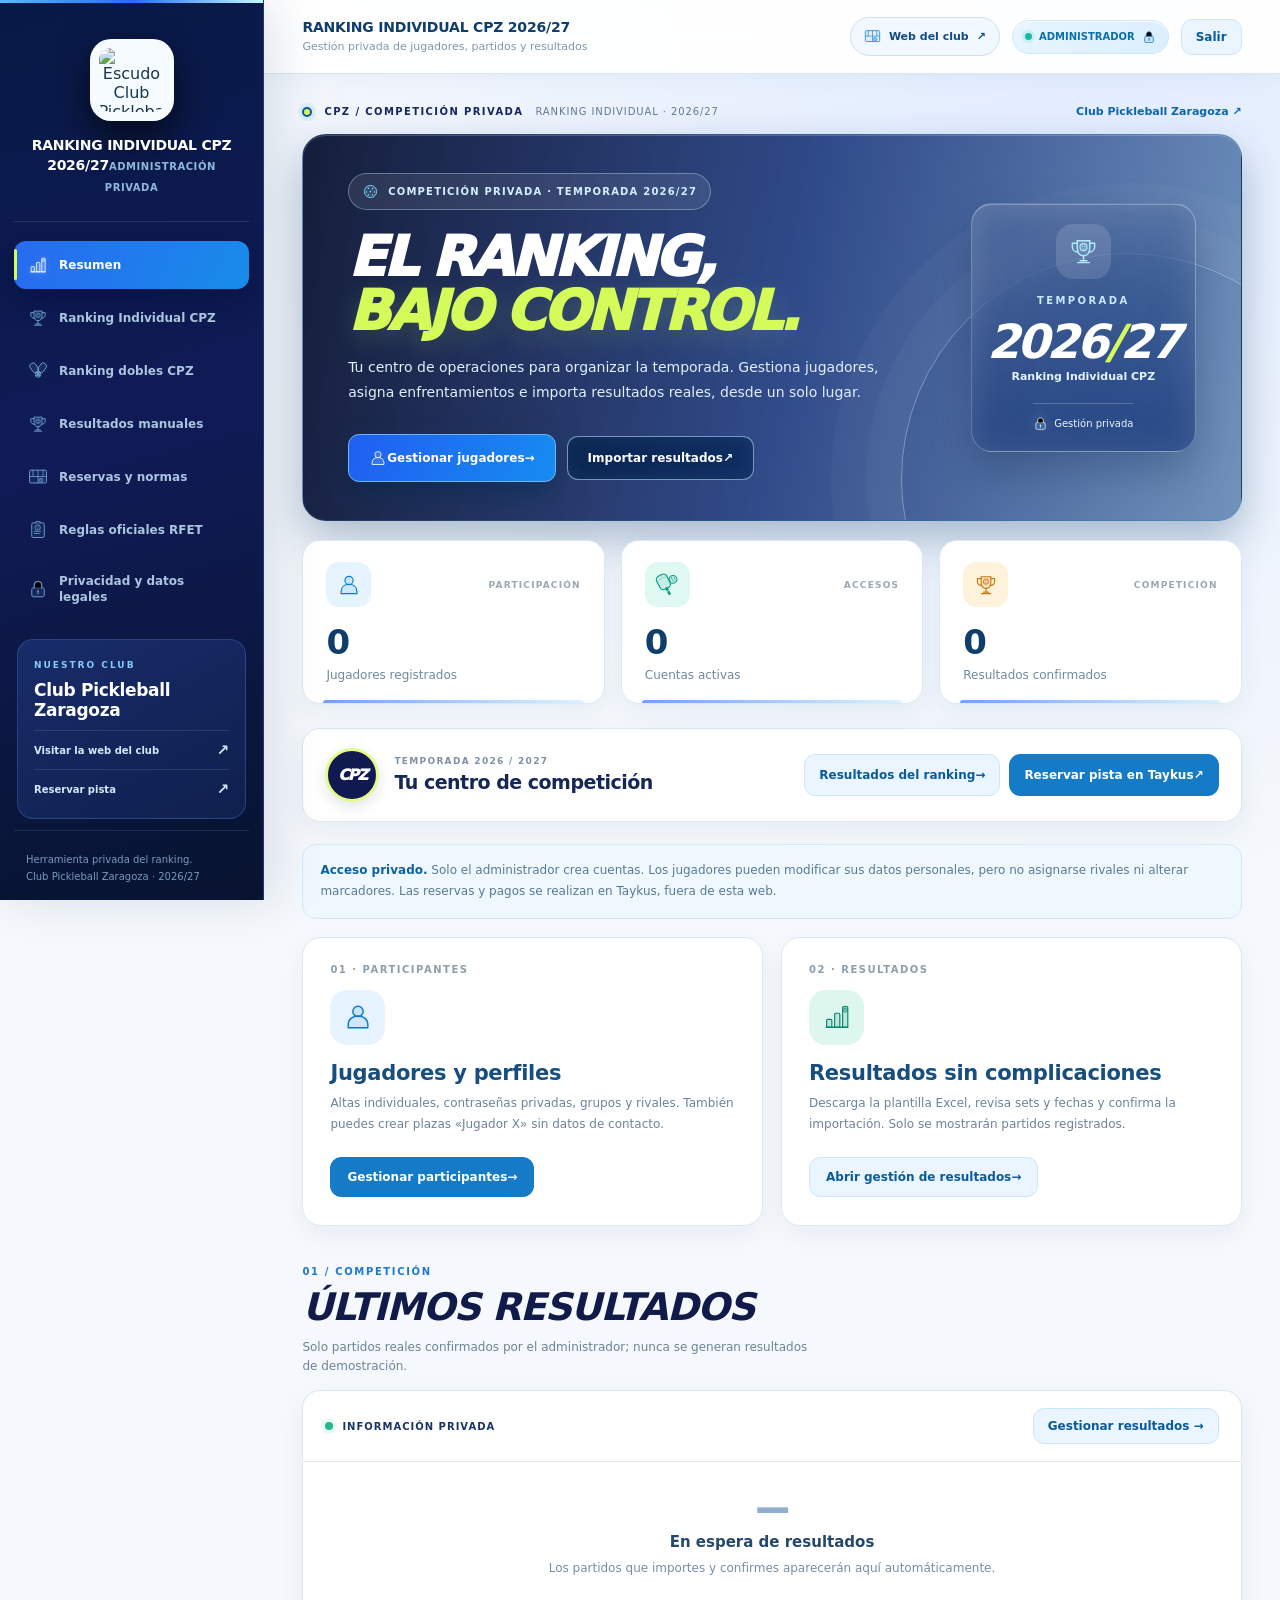
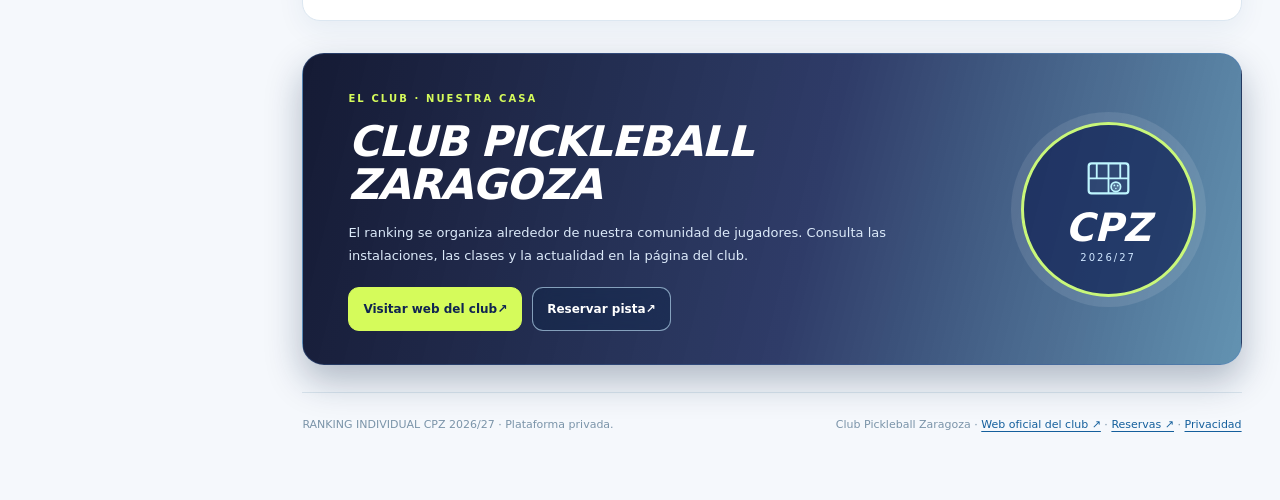
==== commit fc377619: "Ocultar cuentas y comunidad, e incorporar configuración del acceso general" ====
--- a/index.html
+++ b/index.html
@@ -6,6 +6,7 @@
 <title>RANKING INDIVIDUAL CPZ 2026/27 · Administración</title>
 <link rel="stylesheet" href="/admin.css">
 <script src="https://cdnjs.cloudflare.com/ajax/libs/xlsx/0.18.5/xlsx.full.min.js" integrity="sha512-r22gChDnGvBylk90+2e/ycr3RVrDi8DIOkIGNhJlKfuyQM4tIRAI062MaV8sfjQKYVGjOBaZBOA87z+IhZE9DA==" crossorigin="anonymous" defer referrerpolicy="no-referrer"></script>
+<script src="/ranking-engine.js" defer></script>
 <script src="/admin.js" defer></script>
 <style>
 .group-grid{display:grid;grid-template-columns:repeat(auto-fit,minmax(min(100%,310px),1fr));gap:18px;margin-top:20px}
@@ -59,6 +60,11 @@
 #page-doubles .cpz-fixture strong{display:block;font-size:10px;color:#0878bd;margin-bottom:4px}
 #page-doubles .cpz-doubles-caption{color:#546e85;font-size:12px}
 @media(max-width:760px){#page-doubles .cpz-fixture-list{grid-template-columns:1fr}#page-doubles .cpz-standings{font-size:10px!important}}
+
+.cpz-criteria-info{margin-left:8px;padding:4px 8px;border:1px solid #bbdcf2;border-radius:8px;color:#0a6ba7;background:#eff8ff;font-size:11px;font-weight:800;cursor:pointer}.cpz-criteria-info:focus-visible{outline:3px solid #4dc1fc}.cpz-ranking-warning{font-size:12px;line-height:1.5;color:#8a561d;background:#fff8e9;border:1px solid #f3dca5;padding:11px 13px;border-radius:11px;margin:14px 0}.cpz-pending{font-weight:850;color:#8c581a}.cpz-ranking-explainer{font-size:12px;color:#49677f;margin:12px 0;line-height:1.65}
+
+/* Modo simplificado: las cuentas individuales y la comunidad se retiran de la interfaz. */
+[data-view="players"],[data-view="videos"],#page-players,#page-videos{display:none!important}
 </style></head><body>
 <svg class="cpz-svg-defs" xmlns="http://www.w3.org/2000/svg" aria-hidden="true" focusable="false">
   <symbol id="cpz-paddle" viewBox="0 0 64 64">
@@ -236,16 +242,27 @@
   </div>
 </section>
 <section class="view" id="page-groups" hidden>
+<section class="card" id="sharedAccessCard" style="margin:20px 0;padding:22px">
+ <h2>Acceso general de jugadores</h2><p>Los jugadores consultan todas las clasificaciones y resultados con una única contraseña compartida. No necesitan nombre de usuario ni perfil individual. No pueden editar resultados ni acceder a datos de administración.</p>
+ <form id="sharedPasswordForm" class="form" autocomplete="off">
+ <label>Contraseña general de jugadores (mínimo 12 caracteres)
+ <input id="sharedPassword" type="password" minlength="12" maxlength="128" required autocomplete="new-password" placeholder="Introduce una contraseña segura"></label>
+ <div class="actions"><button class="button" type="submit">Guardar o cambiar contraseña general</button></div>
+ <p id="sharedPasswordStatus" class="status" role="status">Consultando el acceso…</p>
+ </form>
+ <p class="small">Al cambiarla se invalidan todos los accesos de jugadores anteriores. Comparte la contraseña de forma privada. Acceso: <a href="/?role=player" target="_blank" rel="noopener noreferrer">Entrada de jugadores</a>.</p>
+</section>
   <div class="hero"><small>RANKING INDIVIDUAL · NOVIEMBRE 2026</small><h1>Ranking Individual CPZ</h1><p>Diez grupos · Cuatro jugadores por grupo · Tres partidos por jugador. Los números iniciales no indican clasificación.</p></div>
-  <div class="notice"><strong>Gestión privada.</strong> Este panel muestra los jugadores y rivales que ya estén registrados en D1. No crea cuentas ni modifica resultados. Los enfrentamientos se calculan dentro de cada grupo; verifica las altas antes de asignarlos.</div>
-  <div class="metrics"><div class="metric"><b>10</b><small>Grupos A1–A5 · B1–B5</small></div><div class="metric"><b id="groupPlayerCount">0</b><small>Jugadores dados de alta en esos grupos</small></div><div class="metric"><b id="groupMatchCount">0</b><small>Enfrentamientos calculados</small></div></div>
+  <div class="notice"><strong>Gestión de resultados.</strong> Este panel muestra los jugadores y rivales que ya estén registrados en D1. No crea cuentas ni modifica resultados. Los enfrentamientos se calculan directamente a partir del listado oficial, sin crear cuentas personales.</div>
+  <div class="metrics"><div class="metric"><b>10</b><small>Grupos A1–A5 · B1–B5</small></div><div class="metric"><b id="groupPlayerCount">0</b><small>Nombres de los grupos oficiales</small></div><div class="metric"><b id="groupMatchCount">0</b><small>Enfrentamientos calculados</small></div></div>
   <div class="actions"><button type="button" class="button secondary" id="refreshGroups">Actualizar grupos</button></div>
-  <h2 style="margin-top:28px">Centro de operaciones · Noviembre</h2><div id="operationsDashboard" class="metrics" aria-live="polite"></div><p id="operationsWarning" class="notice"></p><div class="cpz-group-filters" aria-label="Seleccionar clasificación"><label for="rankCategory">Categoría<select id="rankCategory"><option value="A">Categoría A</option><option value="B">Categoría B</option></select></label><label for="rankGroup">Grupo<select id="rankGroup"><option value="1">Grupo 1</option><option value="2">Grupo 2</option><option value="3">Grupo 3</option><option value="4">Grupo 4</option><option value="5">Grupo 5</option></select></label><p id="rankSelectionHint" aria-live="polite"></p></div><div id="groupCards" class="cpz-single-ranking" aria-live="polite"></div><h2 style="margin-top:30px">Histórico de la temporada</h2><p>Resumen de actividad por mes basado únicamente en resultados registrados. No se inventan posiciones anteriores.</p><div id="seasonHistory" aria-live="polite"></div>
+  <h2 style="margin-top:28px">Centro de operaciones · Noviembre</h2><div id="operationsDashboard" class="metrics" aria-live="polite"></div><p id="operationsWarning" class="notice"></p><div class="cpz-group-filters" aria-label="Seleccionar clasificación"><label for="rankCategory">Categoría<select id="rankCategory"><option value="A">Categoría A</option><option value="B">Categoría B</option></select></label><label for="rankGroup">Grupo<select id="rankGroup"><option value="1">Grupo 1</option><option value="2">Grupo 2</option><option value="3">Grupo 3</option><option value="4">Grupo 4</option><option value="5">Grupo 5</option></select></label><p id="rankSelectionHint" aria-live="polite"></p></div><div id="groupCards" class="cpz-single-ranking" aria-live="polite"></div>
+<details class="card" style="margin:18px 0"><summary style="cursor:pointer;font-weight:850;color:#155982">Cómo se ordena la clasificación y se resuelven los empates</summary><p>La clasificación se calcula automáticamente después de cada resultado registrado.</p><ol><li>Mayor número de partidos ganados.</li><li>Enfrentamiento directo si empatan exactamente dos jugadores o parejas.</li><li>Diferencia de sets (ganados menos perdidos).</li><li>Diferencia de puntos (a favor menos en contra).</li><li>Mayor número de puntos a favor.</li></ol><p><strong>Tres empatados:</strong> se calcula una miniclasificación contando exclusivamente sus enfrentamientos mutuos; dentro de ella se compara primero la diferencia de sets, luego la diferencia de puntos y finalmente los puntos a favor.</p><p><strong>Regla no definida o encuentros pendientes:</strong> cuando hay cuatro empatados, persiste un empate absoluto o falta el enfrentamiento directo, se muestra el aviso «pendiente» y no se atribuye un ascenso definitivo. Las posiciones parciales son provisionales.</p></details><h2 style="margin-top:30px">Histórico de la temporada</h2><p>Resumen de actividad por mes basado únicamente en resultados registrados. No se inventan posiciones anteriores.</p><div id="seasonHistory" aria-live="polite"></div>
   <div class="notice"><strong>Reglas:</strong> todos contra todos una vez (6 partidos por grupo). El primero asciende y el último desciende al grupo contiguo cuando exista. Fecha límite: 30 de noviembre de 2026. El movimiento entre categorías requiere confirmar el reglamento.</div>
 </section>
 <section class="view" id="page-doubles" hidden>
  <div class="hero"><small>RANKING DOBLES CPZ · NOVIEMBRE 2026</small><h1>Grupos de dobles</h1><p>8 grupos · 30 parejas · 42 partidos previstos. Selecciona categoría y grupo para consultar las parejas y los cruces de noviembre.</p></div>
- <div class="notice"><strong>Listado inicial, no clasificación:</strong> los números 1, 2, 3 y 4 solamente organizan los enfrentamientos. Todavía no hay resultados de dobles introducidos. Los datos del ranking individual no se mezclan con dobles.</div>
+ <div class="notice"><strong>Listado inicial, no clasificación:</strong> los números 1, 2, 3 y 4 solamente organizan los enfrentamientos, no son una clasificación inicial definitiva. Los resultados individuales y de dobles se calculan por separado.</div>
  <div class="metrics"><div class="metric"><b>8</b><small>Grupos · A1–A2, B1–B4, C1–C2</small></div><div class="metric"><b>30</b><small>Parejas inscritas</small></div><div class="metric"><b>42</b><small>Partidos previstos en noviembre</small></div></div>
  <div class="cpz-group-filters" aria-label="Seleccionar grupo de dobles">
   <label for="doublesCategory">Categoría<select id="doublesCategory"><option value="A">Categoría A</option><option value="B">Categoría B</option><option value="C">Categoría C</option></select></label>
@@ -253,7 +270,23 @@
   <p id="doublesSelectionHint" aria-live="polite">Mostrando grupo A1</p>
  </div>
  <div id="doublesCards" class="cpz-single-ranking" aria-live="polite"></div>
- <div class="notice" style="margin-top:18px"><strong>Normas de noviembre:</strong> los grupos con 4 parejas disputan 3 partidos por pareja; C1 y C2, con 3 parejas, disputan 2 partidos por pareja. La primera pareja asciende al grupo inmediatamente superior y la última desciende al inferior, salvo en los extremos A1 y C2. Fecha límite: <strong>30 de noviembre de 2026</strong>. Los colores señalan plazas de movimiento, no ascensos o descensos ya obtenidos.</div>
+<details class="card" style="margin:18px 0"><summary style="cursor:pointer;font-weight:850;color:#155982">Cómo se ordena la clasificación y se resuelven los empates</summary><p>La clasificación se calcula automáticamente después de cada resultado registrado.</p><ol><li>Mayor número de partidos ganados.</li><li>Enfrentamiento directo si empatan exactamente dos jugadores o parejas.</li><li>Diferencia de sets (ganados menos perdidos).</li><li>Diferencia de puntos (a favor menos en contra).</li><li>Mayor número de puntos a favor.</li></ol><p><strong>Tres empatados:</strong> se calcula una miniclasificación contando exclusivamente sus enfrentamientos mutuos; dentro de ella se compara primero la diferencia de sets, luego la diferencia de puntos y finalmente los puntos a favor.</p><p><strong>Regla no definida o encuentros pendientes:</strong> cuando hay cuatro empatados, persiste un empate absoluto o falta el enfrentamiento directo, se muestra el aviso «pendiente» y no se atribuye un ascenso definitivo. Las posiciones parciales son provisionales.</p></details>
+<div class="card" style="margin-top:18px">
+ <h3>Registrar o corregir un partido de dobles</h3><p>Elige un enfrentamiento del grupo seleccionado. Los marcadores se guardan exclusivamente en dobles.</p>
+ <form id="doubleResultForm" class="form">
+  <label>Partido<select id="doubleFixture" required><option value="">Selecciona un grupo</option></select></label>
+  <div class="grid2"><label>Fecha<input type="date" id="doubleDate" required></label><label>Jornada<input id="doubleRound" value="Noviembre 2026" maxlength="60" required></label></div>
+  <div class="cpz-manual-sets"><div><strong>Set</strong><strong>Pareja 1</strong><strong>Pareja 2</strong></div>
+  <div><span>Set 1</span><input id="doubleS1a" type="number" min="0" max="99" required placeholder="11"><input id="doubleS1b" type="number" min="0" max="99" required placeholder="7"></div>
+  <div><span>Set 2</span><input id="doubleS2a" type="number" min="0" max="99" required placeholder="11"><input id="doubleS2b" type="number" min="0" max="99" required placeholder="7"></div>
+  <div><span>Set 3 (opcional)</span><input id="doubleS3a" type="number" min="0" max="99" placeholder="—"><input id="doubleS3b" type="number" min="0" max="99" placeholder="—"></div></div>
+  <div class="actions"><button class="button" type="submit" id="doubleSave">Guardar resultado</button><button type="button" class="button secondary" id="doubleClear">Nuevo / cancelar edición</button></div>
+  <p class="status" id="doubleStatus" role="status" aria-live="polite"></p>
+ </form>
+</div>
+<div class="section-title"><h3>Resultados de dobles guardados</h3><button class="button secondary" type="button" id="doubleRefresh">Actualizar</button></div>
+<div class="table-wrap" id="doubleResultHistory" aria-live="polite"><div class="empty">No hay resultados de dobles.</div></div>
+ <div class="notice" style="margin-top:18px"><strong>Normas de noviembre:</strong> los grupos con 4 parejas disputan 3 partidos por pareja; C1 y C2, con 3 parejas, disputan 2 partidos por pareja. La primera pareja asciende al grupo inmediatamente superior y la última desciende al inferior, salvo en los extremos A1 y C2. Fecha límite: <strong>30 de noviembre de 2026</strong>. Los colores señalan plazas de movimiento, no ascensos o descensos ya obtenidos. Desempates: victorias, enfrentamiento directo entre dos y miniclasificación de tres empatados; cuando la norma no resuelve el empate se indica como pendiente.</div>
  <p class="cpz-standings-note">Dato a confirmar con la organización: en B1 figura «Ramón Ruiz de Conejo / Ramón Ruiz de Conejo». Se ha conservado exactamente como en el listado entregado.</p>
 </section>
 <section class="view" id="page-results" hidden><div class="hero"><small>RESULTADOS · ADMINISTRACIÓN</small><h1>Gestión manual de resultados</h1><p>Selecciona un grupo, elige el partido e introduce los puntos de cada set. Puedes corregir o eliminar cualquier resultado.</p></div>
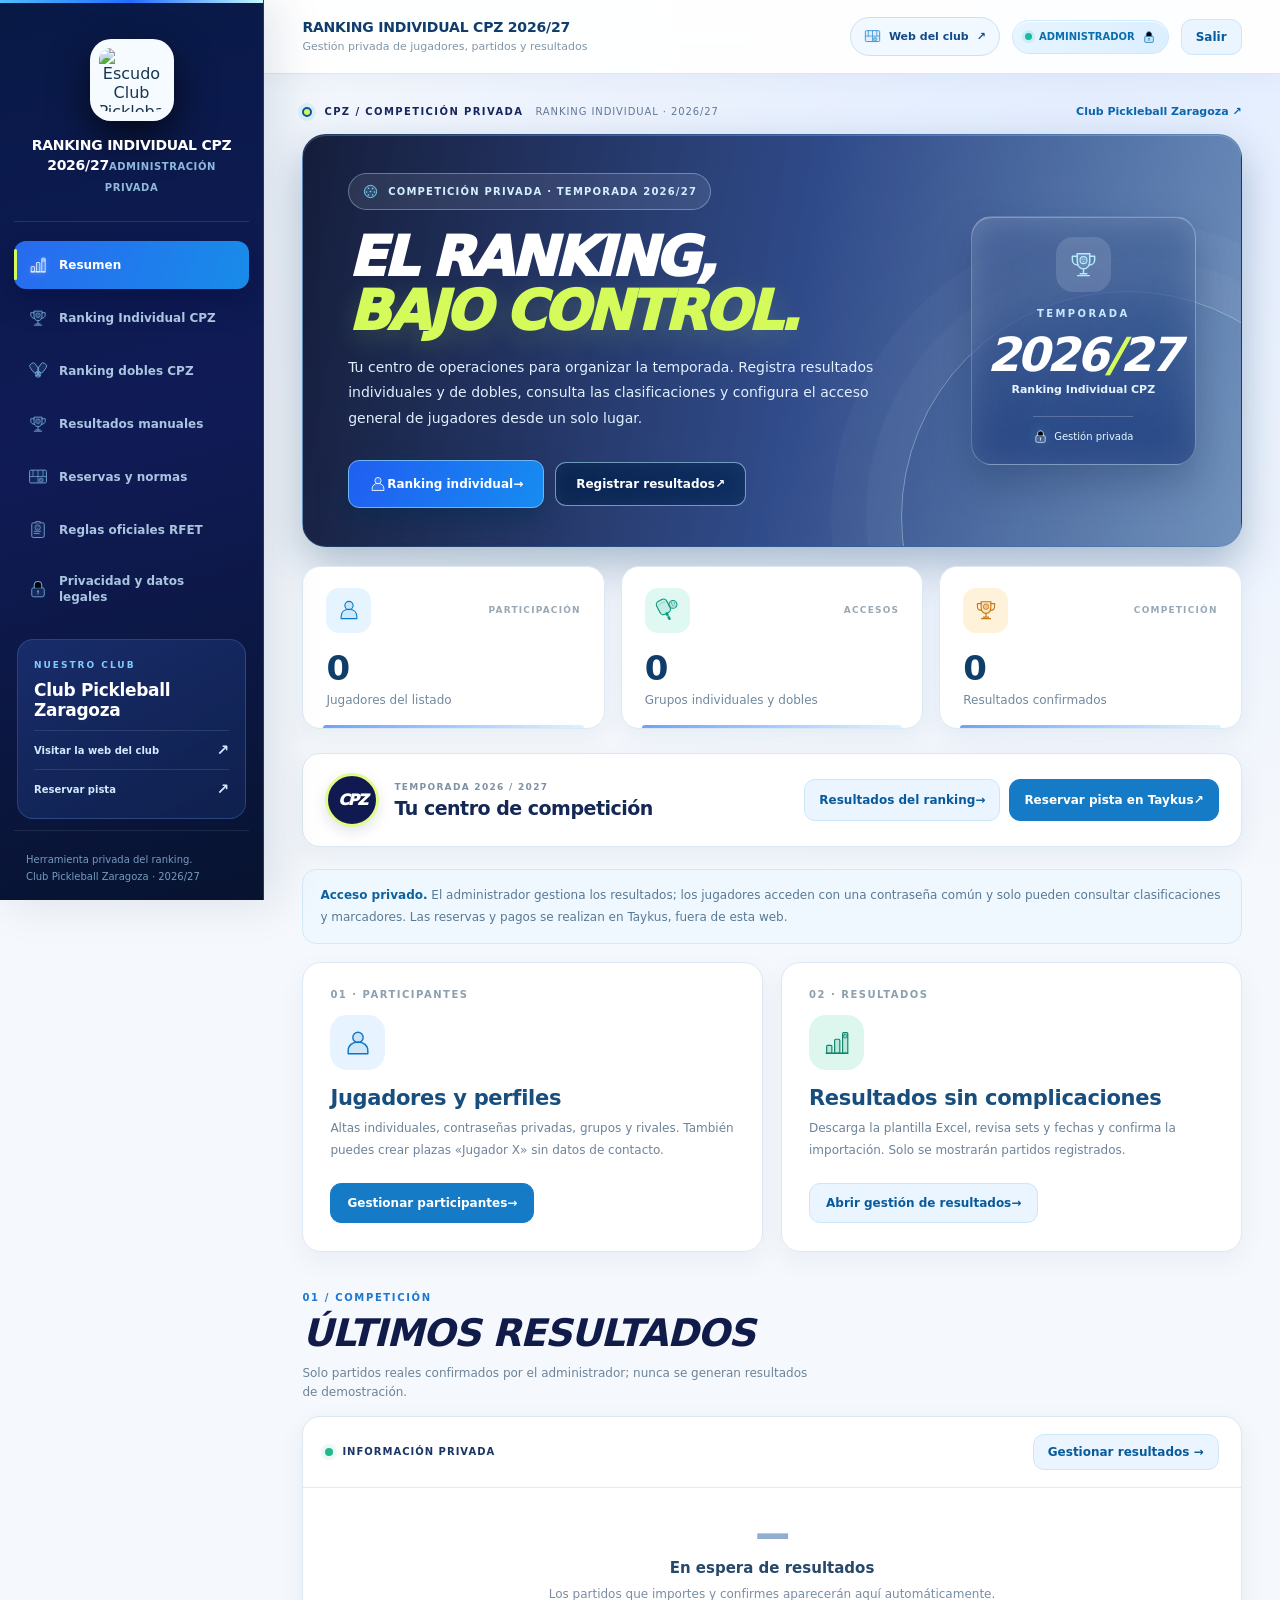
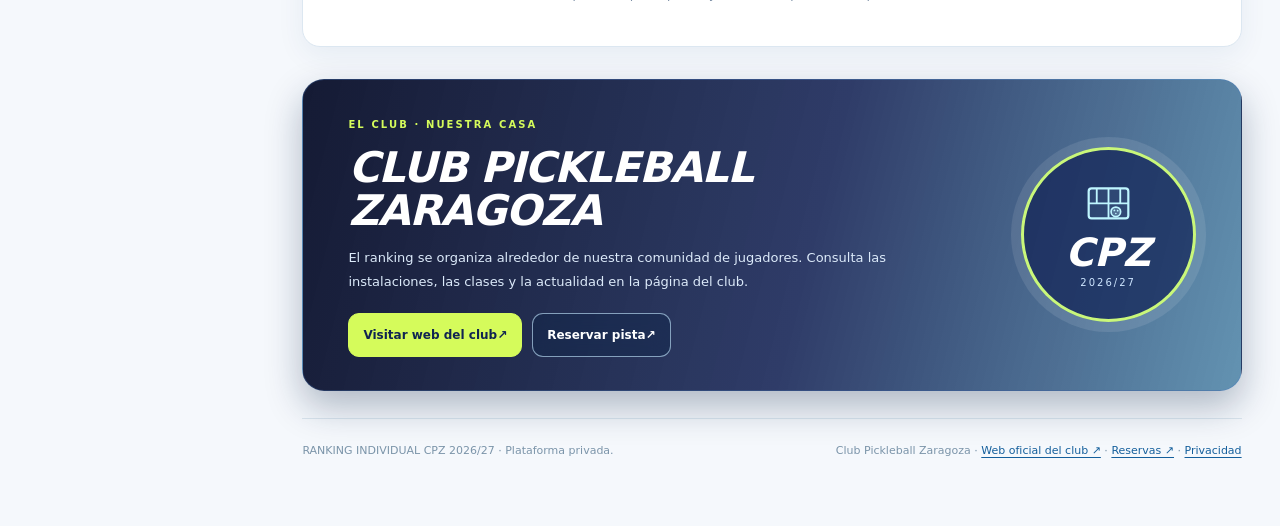
==== commit 9ad11ad8: "Actualizar portada del administrador al modo simplificado sin cuentas" ====
--- a/index.html
+++ b/index.html
@@ -165,10 +165,10 @@
     <div class="hero-copy">
       <span class="hero-kicker"><svg class="cpz-icon" aria-hidden="true"><use href="#cpz-ball"></use></svg> COMPETICIÓN PRIVADA · TEMPORADA 2026/27</span>
       <h1>El ranking, <span class="hero-highlight">bajo control.</span></h1>
-      <p>Tu centro de operaciones para organizar la temporada. Gestiona jugadores, asigna enfrentamientos e importa resultados reales, desde un solo lugar.</p>
+      <p>Tu centro de operaciones para organizar la temporada. Registra resultados individuales y de dobles, consulta las clasificaciones y configura el acceso general de jugadores desde un solo lugar.</p>
       <div class="hero-actions">
-        <button class="button hero-primary" type="button" data-target="players"><svg class="cpz-icon" aria-hidden="true"><use href="#cpz-user"></use></svg> Gestionar jugadores <span aria-hidden="true">→</span></button>
-        <button class="button hero-outline" type="button" data-target="results">Importar resultados <span aria-hidden="true">↗</span></button>
+        <button class="button hero-primary" type="button" data-target="groups"><svg class="cpz-icon" aria-hidden="true"><use href="#cpz-user"></use></svg> Ranking individual <span aria-hidden="true">→</span></button>
+        <button class="button hero-outline" type="button" data-target="results">Registrar resultados <span aria-hidden="true">↗</span></button>
       </div>
     </div>
     <div class="hero-season" aria-label="Temporada actual">
@@ -180,15 +180,15 @@
     </div>
   </div>
   <div class="metrics metrics--home">
-    <div class="metric"><div class="metric-top"><span class="metric-icon metric-icon--blue"><svg class="cpz-icon" aria-hidden="true"><use href="#cpz-user"></use></svg></span><span class="metric-trend">PARTICIPACIÓN</span></div><b id="playerCount">0</b><small>Jugadores registrados</small></div>
-    <div class="metric"><div class="metric-top"><span class="metric-icon metric-icon--teal"><svg class="cpz-icon" aria-hidden="true"><use href="#cpz-paddle"></use></svg></span><span class="metric-trend">ACCESOS</span></div><b id="activeCount">0</b><small>Cuentas activas</small></div>
+    <div class="metric"><div class="metric-top"><span class="metric-icon metric-icon--blue"><svg class="cpz-icon" aria-hidden="true"><use href="#cpz-user"></use></svg></span><span class="metric-trend">PARTICIPACIÓN</span></div><b id="playerCount">0</b><small>Jugadores del listado</small></div>
+    <div class="metric"><div class="metric-top"><span class="metric-icon metric-icon--teal"><svg class="cpz-icon" aria-hidden="true"><use href="#cpz-paddle"></use></svg></span><span class="metric-trend">ACCESOS</span></div><b id="activeCount">0</b><small>Grupos individuales y dobles</small></div>
     <div class="metric"><div class="metric-top"><span class="metric-icon metric-icon--amber"><svg class="cpz-icon" aria-hidden="true"><use href="#cpz-trophy"></use></svg></span><span class="metric-trend">COMPETICIÓN</span></div><b id="resultCount">0</b><small>Resultados confirmados</small></div>
   </div>
   <div class="competition-strip" aria-label="Información de la temporada">
     <div class="competition-strip-title"><span class="strip-roundel">CPZ</span><div><span class="strip-eyebrow">TEMPORADA 2026 / 2027</span><strong>Tu centro de competición</strong></div></div>
     <div class="competition-strip-actions"><button type="button" class="button secondary" data-target="results">Resultados del ranking <span aria-hidden="true">→</span></button><a class="button" href="https://pickleballzaragoza.taykus.com/bookingtypes" target="_blank" rel="noopener noreferrer">Reservar pista en Taykus <span aria-hidden="true">↗</span></a></div>
   </div>
-  <div class="notice"><strong>Acceso privado.</strong> Solo el administrador crea cuentas. Los jugadores pueden modificar sus datos personales, pero no asignarse rivales ni alterar marcadores. Las reservas y pagos se realizan en Taykus, fuera de esta web.</div>
+  <div class="notice"><strong>Acceso privado.</strong> El administrador gestiona los resultados; los jugadores acceden con una contraseña común y solo pueden consultar clasificaciones y marcadores. Las reservas y pagos se realizan en Taykus, fuera de esta web.</div>
   <div class="grid2">
     <article class="card feature-card"><span class="feature-number">01 · PARTICIPANTES</span><span class="feature-icon feature-icon--blue"><svg class="cpz-icon" aria-hidden="true"><use href="#cpz-user"></use></svg></span><h3>Jugadores y perfiles</h3><p>Altas individuales, contraseñas privadas, grupos y rivales. También puedes crear plazas «Jugador X» sin datos de contacto.</p><button class="button" type="button" data-target="players">Gestionar participantes <span aria-hidden="true">→</span></button></article>
     <article class="card feature-card"><span class="feature-number">02 · RESULTADOS</span><span class="feature-icon feature-icon--teal"><svg class="cpz-icon" aria-hidden="true"><use href="#cpz-ranking"></use></svg></span><h3>Resultados sin complicaciones</h3><p>Descarga la plantilla Excel, revisa sets y fechas y confirma la importación. Solo se mostrarán partidos registrados.</p><button class="button secondary" type="button" data-target="results">Abrir gestión de resultados <span aria-hidden="true">→</span></button></article>
@@ -206,7 +206,7 @@
   </div>
 </section>
 <section class="view" id="page-players" hidden>
-  <div class="hero"><small>ALTAS Y ACCESOS PRIVADOS</small><h1>Jugadores y cuentas</h1><p>Todas las altas se realizan a mano desde administración. Cada jugador tiene un usuario y puede actualizar su correo, nombre preferido, WhatsApp y contraseña.</p></div>
+  <div class="hero"><small>ALTAS Y ACCESOS PRIVADOS</small><h1>Jugadores y cuentas</h1><p>Las cuentas personales anteriores no se utilizan en el acceso simplificado. Cada jugador tiene un usuario y puede actualizar su correo, nombre preferido, WhatsApp y contraseña.</p></div>
   <div class="metrics">
     <div class="metric"><b id="pairedCount">0</b><small>Jugadores con rival asignado</small></div>
     <div class="metric"><b>Solo admin</b><small>Alta de jugadores y rival</small></div>
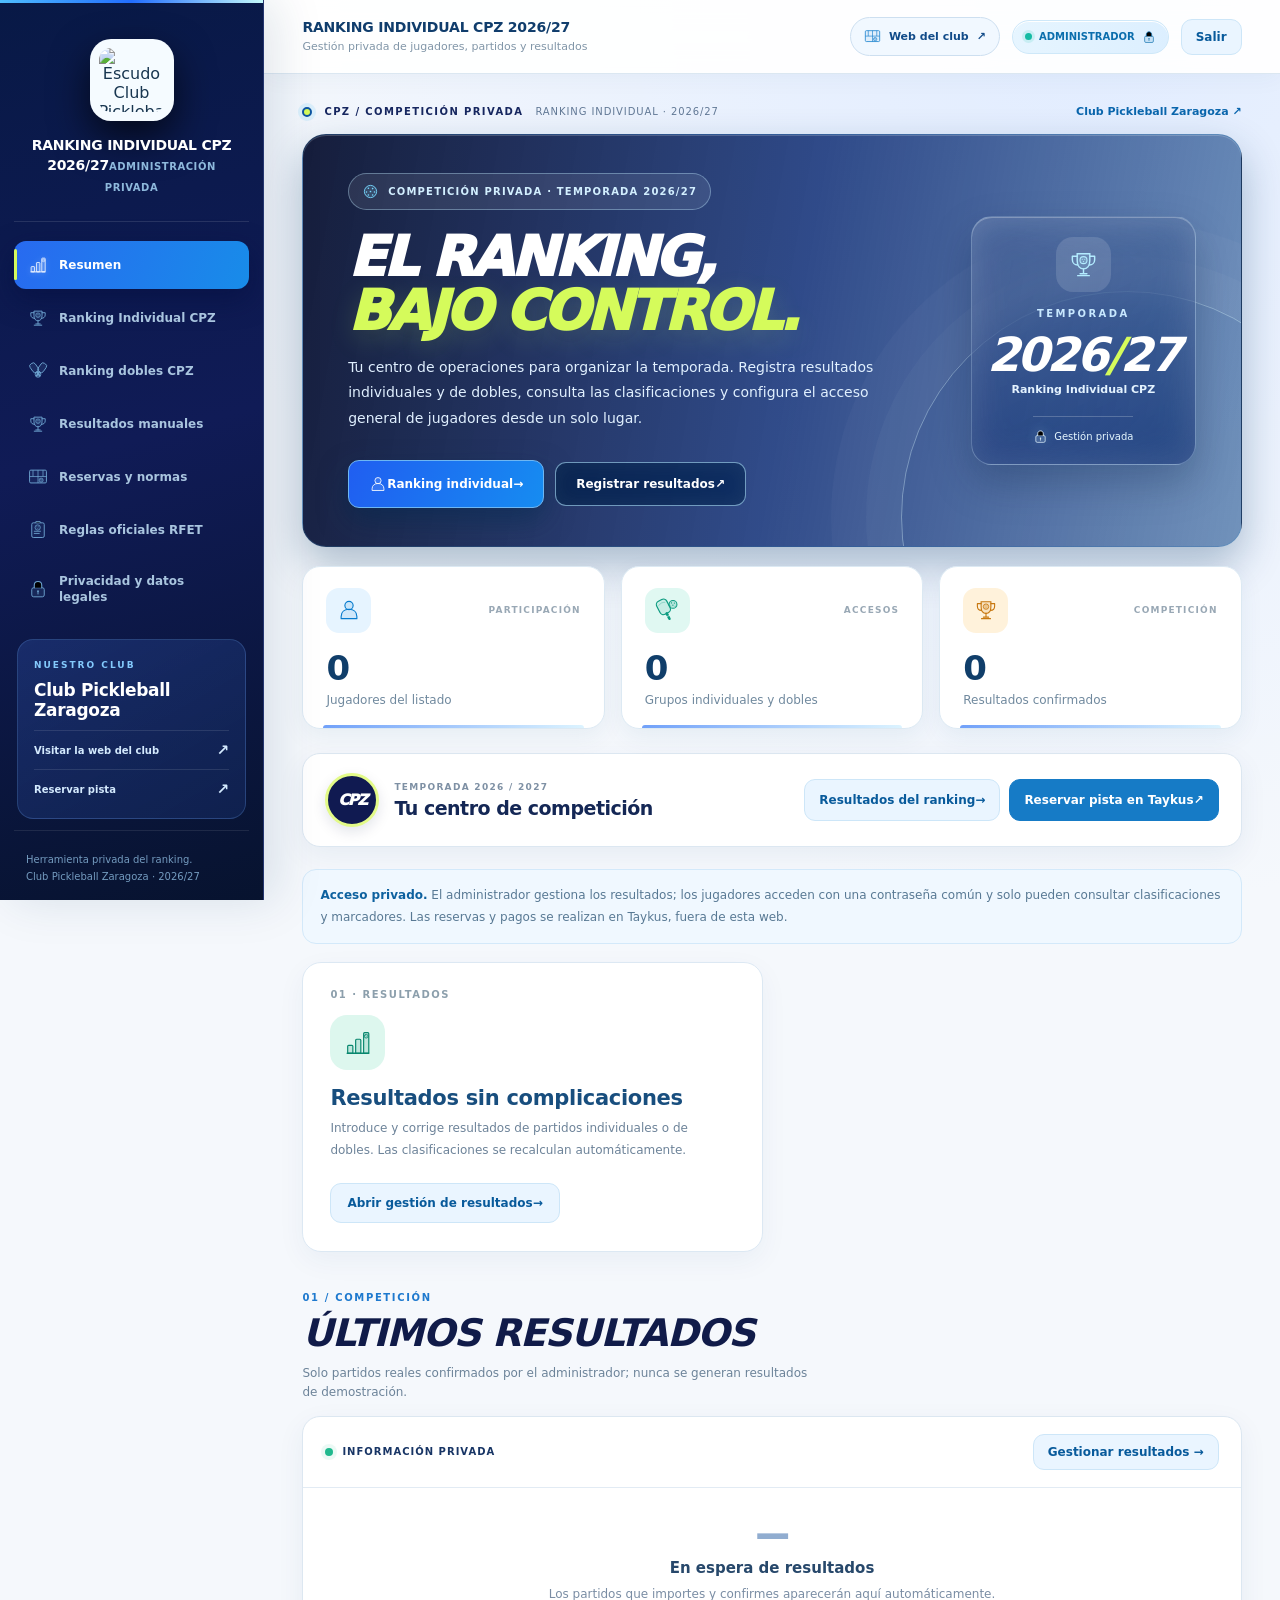
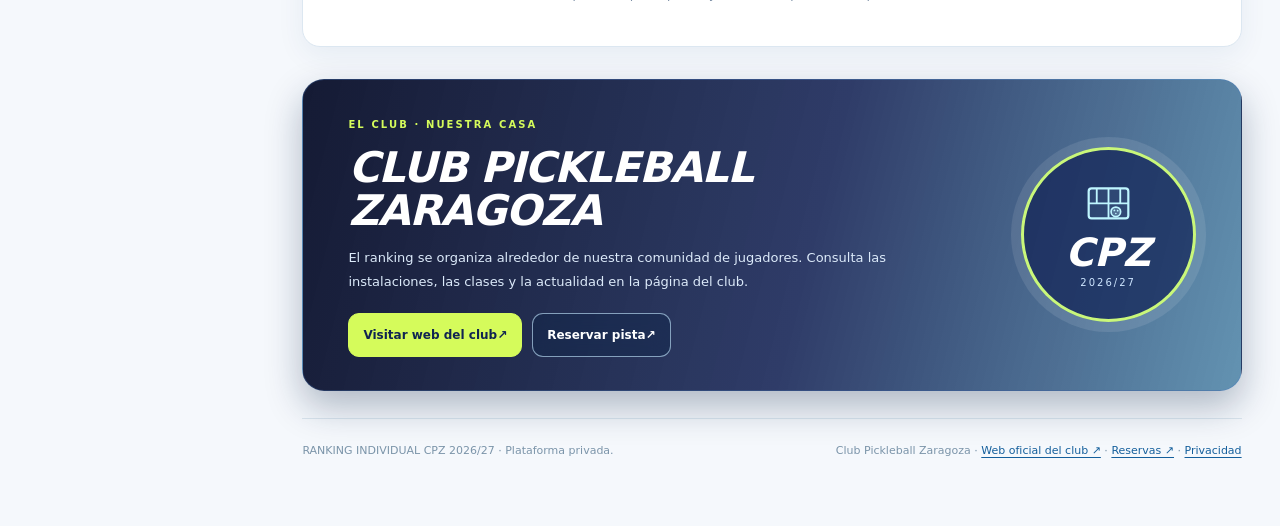
==== commit a927c90f: "Retirar tarjeta obsoleta Jugadores y perfiles del resumen" ====
--- a/index.html
+++ b/index.html
@@ -190,8 +190,7 @@
   </div>
   <div class="notice"><strong>Acceso privado.</strong> El administrador gestiona los resultados; los jugadores acceden con una contraseña común y solo pueden consultar clasificaciones y marcadores. Las reservas y pagos se realizan en Taykus, fuera de esta web.</div>
   <div class="grid2">
-    <article class="card feature-card"><span class="feature-number">01 · PARTICIPANTES</span><span class="feature-icon feature-icon--blue"><svg class="cpz-icon" aria-hidden="true"><use href="#cpz-user"></use></svg></span><h3>Jugadores y perfiles</h3><p>Altas individuales, contraseñas privadas, grupos y rivales. También puedes crear plazas «Jugador X» sin datos de contacto.</p><button class="button" type="button" data-target="players">Gestionar participantes <span aria-hidden="true">→</span></button></article>
-    <article class="card feature-card"><span class="feature-number">02 · RESULTADOS</span><span class="feature-icon feature-icon--teal"><svg class="cpz-icon" aria-hidden="true"><use href="#cpz-ranking"></use></svg></span><h3>Resultados sin complicaciones</h3><p>Descarga la plantilla Excel, revisa sets y fechas y confirma la importación. Solo se mostrarán partidos registrados.</p><button class="button secondary" type="button" data-target="results">Abrir gestión de resultados <span aria-hidden="true">→</span></button></article>
+    <article class="card feature-card"><span class="feature-number">01 · RESULTADOS</span><span class="feature-icon feature-icon--teal"><svg class="cpz-icon" aria-hidden="true"><use href="#cpz-ranking"></use></svg></span><h3>Resultados sin complicaciones</h3><p>Introduce y corrige resultados de partidos individuales o de dobles. Las clasificaciones se recalculan automáticamente.</p><button class="button secondary" type="button" data-target="results">Abrir gestión de resultados <span aria-hidden="true">→</span></button></article>
   </div>
   <div class="tour-section-label"><span>01 / COMPETICIÓN</span><h2>Últimos resultados</h2><p>Solo partidos reales confirmados por el administrador; nunca se generan resultados de demostración.</p></div>
   <div class="tour-result-panel">
